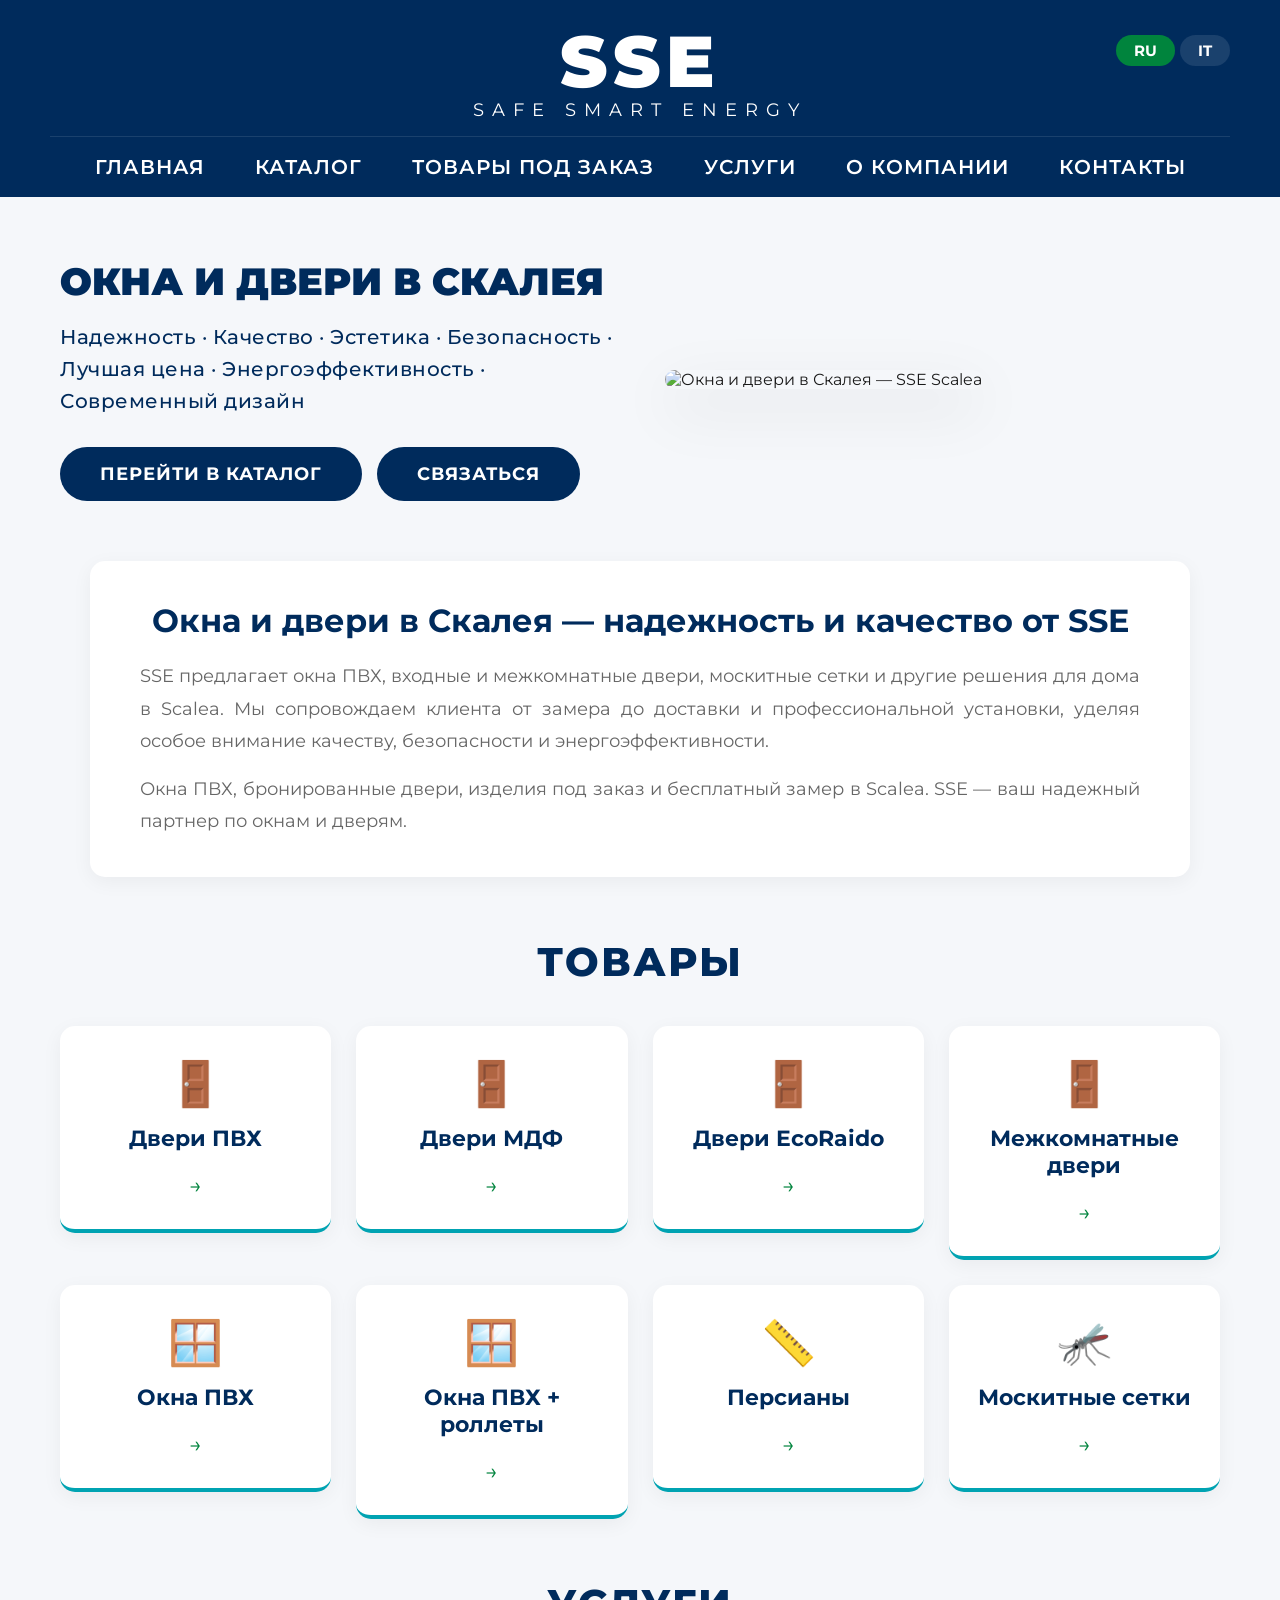
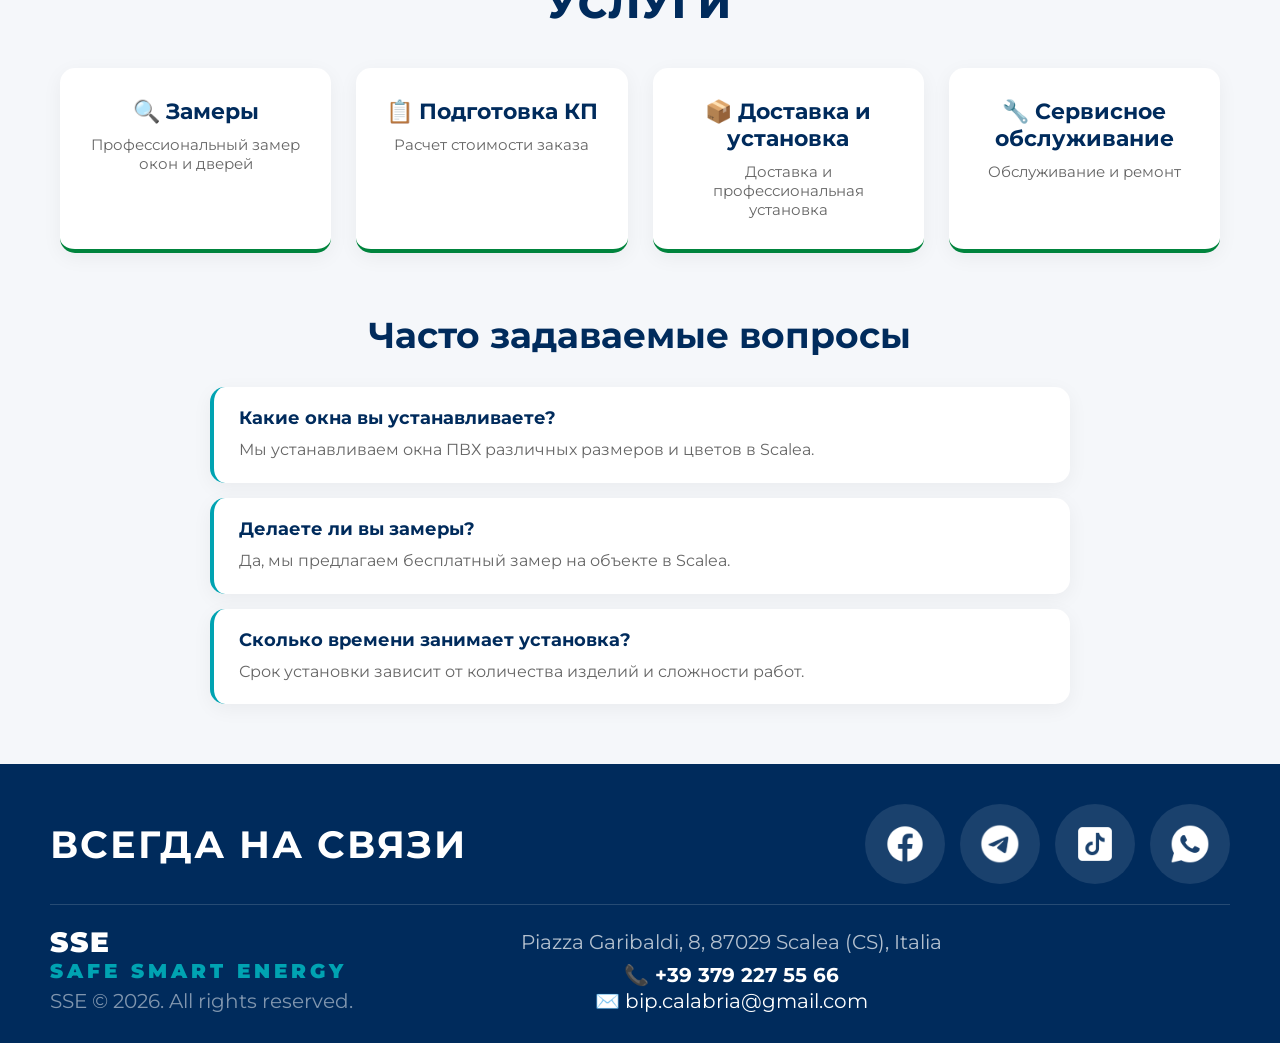
==== it/index.html @ 41d64db3 "Add files via upload" ====
<!DOCTYPE html>

<html lang="it">
<head>
<meta charset="utf-8"/>
<meta content="width=device-width, initial-scale=1.0" name="viewport"/>
<title>Finestre, porte e infissi a Scalea | SSE Scalea</title>
<meta content="Finestre in PVC, porte, infissi, serramenti e zanzariere a Scalea (CS). Sopralluogo, rilievo misure, consegna e installazione professionale." id="meta-description" name="description"/>
<meta content="index, follow" name="robots"/>
<link href="https://ssescalea.it/it/" rel="canonical"/>
<link href="../favicon.png" rel="icon" type="image/png"/>
<!-- Open Graph -->
<meta content="website" property="og:type"/>
<meta content="https://ssescalea.it/it/" property="og:url"/>
<meta content="Finestre, porte e infissi a Scalea | SSE Scalea" property="og:title"/>
<meta content="Finestre in PVC, porte, infissi, serramenti e zanzariere a Scalea (CS). Sopralluogo, rilievo misure, consegna e installazione professionale." property="og:description"/>
<meta content="https://ssescalea.it/111.png" property="og:image"/>
<meta content="SSE Scalea" property="og:site_name"/>
<!-- Local Business Schema -->
<script type="application/ld+json">
    {
        "@context": "https://schema.org",
        "@type": "LocalBusiness",
        "name": "SSE Scalea",
        "url": "https://ssescalea.it/",
        "image": "https://ssescalea.it/111.png",
        "telephone": "+393792275566",
        "email": "bip.calabria@gmail.com",
        "address": {
            "@type": "PostalAddress",
            "streetAddress": "Piazza Garibaldi, 8",
            "postalCode": "87029",
            "addressLocality": "Scalea",
            "addressRegion": "CS",
            "addressCountry": "IT"
        },
        "areaServed": {
            "@type": "City",
            "name": "Scalea"
        },
        "openingHoursSpecification": [
            {
                "@type": "OpeningHoursSpecification",
                "dayOfWeek": [
                    "Monday",
                    "Tuesday",
                    "Wednesday",
                    "Thursday",
                    "Friday"
                ],
                "opens": "09:00",
                "closes": "19:00"
            },
            {
                "@type": "OpeningHoursSpecification",
                "dayOfWeek": "Saturday",
                "opens": "09:00",
                "closes": "13:00"
            }
        ],
        "sameAs": [
            "https://www.facebook.com/profile.php?id=61571447750120",
            "https://t.me/SSE_Scalea",
            "https://www.tiktok.com/@blindati.infissi"
        ]
    }
    </script>
<link href="../style.css" rel="stylesheet"/>
<link href="https://fonts.googleapis.com/css2?family=Montserrat:wght@300;400;500;600;700;800;900&amp;display=swap" rel="stylesheet"/>
<link href="https://ssescalea.it/" hreflang="ru" rel="alternate"/><link href="https://ssescalea.it/it/" hreflang="it" rel="alternate"/><link href="https://ssescalea.it/" hreflang="x-default" rel="alternate"/></head>
<body data-default-lang="it" data-page="home">
<header>
<div class="header-top">
<div class="logo-box">
<div class="logo-title">SSE</div>
<div class="logo-sub">SAFE SMART ENERGY</div>
</div>
<div class="header-right">
<div class="language-switcher">
<button class="lang-btn" data-lang="ru">RU</button>
<button class="active lang-btn" data-lang="it">IT</button>
</div>
<div class="menu_small_icon">
<div class="stick"></div>
<div class="stick"></div>
<div class="stick"></div>
</div>
</div>
</div>
<nav class="main-nav">
<a data-i18n="nav_home" href="./">Home</a>
<a data-i18n="nav_catalog" href="catalog.html">Catalogo</a>
<a data-i18n="nav_catalog_order" href="order-catalog.html">Prodotti su ordinazione</a>
<a data-i18n="nav_services" href="./#services">Servizi</a>
<a data-i18n="nav_about" href="about.html">Chi siamo</a>
<a data-i18n="nav_contacts" href="contacts.html">Contatti</a>
</nav>
<div class="menu-small">
<a data-i18n="nav_home" href="./">Home</a>
<a data-i18n="nav_catalog" href="catalog.html">Catalogo</a>
<a data-i18n="nav_catalog_order" href="order-catalog.html">Prodotti su ordinazione</a>
<a data-i18n="nav_services" href="./#services">Servizi</a>
<a data-i18n="nav_about" href="about.html">Chi siamo</a>
<a data-i18n="nav_contacts" href="contacts.html">Contatti</a>
</div>
</header>
<main>
<section class="hero">
<div class="hero-content">
<h1 data-i18n="hero_title">Finestre e porte a Scalea</h1>
<div class="hero-features" data-i18n="hero_features">Affidabilità · Qualità · Estetica · Sicurezza · Ottimo rapporto qualità-prezzo · Efficienza energetica · Design moderno</div>
<div class="hero-buttons">
<a class="main-btn" data-i18n="hero_btn1" href="catalog.html">Vai al catalogo</a>
<a class="secondary-btn" data-i18n="hero_btn2" href="contacts.html">Contattaci</a>
</div>
</div>
<div class="hero-image">
<img alt="Finestre e porte a Scalea — SSE Scalea" data-i18n-alt="hero_image_alt" data-i18n-img="hero_image" src="../113.jpg"/>
</div>
</section>
<!-- SEO TEXT -->
<section class="seo-text-section">
<h2 data-i18n="seo_title">Finestre, porte e infissi a Scalea — qualità e affidabilità SSE</h2>
<p data-i18n="seo_text1">SSE offre a Scalea finestre in PVC, porte d'ingresso, porte interne, zanzariere e soluzioni su misura. Seguiamo il cliente dal sopralluogo e dal rilievo delle misure fino alla consegna e all'installazione professionale, con particolare attenzione alla qualità, alla sicurezza e all'efficienza energetica.</p>
<p data-i18n="seo_text2">Finestre in PVC, porte blindate, infissi e prodotti su misura a Scalea. Sopralluogo e rilievo delle misure gratuiti. SSE è il vostro partner locale per finestre e porte.</p>
</section>
<!-- PRODUCTS -->
<section class="products-section">
<h2 data-i18n="products_title">I nostri prodotti</h2>
<div class="products-grid">
<a class="product-card-link" href="catalog.html?subcategory=doors-pvc">
<div class="product-card">
<div class="product-icon">🚪</div>
<h3 data-i18n="product1">Porte in PVC</h3>
<p data-i18n="product1_desc"></p>
<span class="product-arrow">→</span>
</div>
</a>
<a class="product-card-link" href="catalog.html?subcategory=doors-mdf">
<div class="product-card">
<div class="product-icon">🚪</div>
<h3 data-i18n="product2">Porte in MDF</h3>
<p data-i18n="product2_desc"></p>
<span class="product-arrow">→</span>
</div>
</a>
<a class="product-card-link" href="catalog.html?subcategory=doors-ecoraido">
<div class="product-card">
<div class="product-icon">🚪</div>
<h3 data-i18n="product3">Porte EcoRaido</h3>
<p data-i18n="product3_desc"></p>
<span class="product-arrow">→</span>
</div>
</a>
<a class="product-card-link" href="catalog.html?subcategory=doors-interior">
<div class="product-card">
<div class="product-icon">🚪</div>
<h3 data-i18n="product4">Porte interne</h3>
<p data-i18n="product4_desc"></p>
<span class="product-arrow">→</span>
</div>
</a>
<a class="product-card-link" href="catalog.html?subcategory=windows-pvc">
<div class="product-card">
<div class="product-icon">🪟</div>
<h3 data-i18n="product5">Finestre in PVC</h3>
<p data-i18n="product5_desc"></p>
<span class="product-arrow">→</span>
</div>
</a>
<a class="product-card-link" href="catalog.html?subcategory=windows-roller">
<div class="product-card">
<div class="product-icon">🪟</div>
<h3 data-i18n="product6">Finestre in PVC con tapparelle</h3>
<p data-i18n="product6_desc"></p>
<span class="product-arrow">→</span>
</div>
</a>
<a class="product-card-link" href="catalog.html?category=persiane">
<div class="product-card">
<div class="product-icon">📏</div>
<h3 data-i18n="product7">Persiane</h3>
<p data-i18n="product7_desc"></p>
<span class="product-arrow">→</span>
</div>
</a>
<a class="product-card-link" href="catalog.html?category=nets">
<div class="product-card">
<div class="product-icon">🦟</div>
<h3 data-i18n="product8">Zanzariere</h3>
<p data-i18n="product8_desc"></p>
<span class="product-arrow">→</span>
</div>
</a>
</div>
</section>
<!-- SERVICES -->
<section class="services-section" id="services">
<h2 data-i18n="services_title">Servizi</h2>
<div class="services-grid">
<div class="service-card">
<h3>🔍 <span data-i18n="service1">Rilievo misure</span></h3>
<p data-i18n="service1_desc">Sopralluogo e rilievo professionale delle misure</p>
</div>
<div class="service-card">
<h3>📋 <span data-i18n="service2">Preventivo</span></h3>
<p data-i18n="service2_desc">Preparazione del preventivo in base alle vostre esigenze</p>
</div>
<div class="service-card">
<h3>📦 <span data-i18n="service3">Consegna e installazione</span></h3>
<p data-i18n="service3_desc">Consegna e installazione professionale</p>
</div>
<div class="service-card">
<h3>🔧 <span data-i18n="service4">Assistenza</span></h3>
<p data-i18n="service4_desc">Manutenzione e riparazione</p>
</div>
</div>
</section>
<!-- FAQ -->
<section class="faq-section" id="faq">
<h2 data-i18n="faq_title">Domande frequenti</h2>
<div class="faq-item">
<h3 data-i18n="faq_q1">Quali finestre installate?</h3>
<p data-i18n="faq_a1">Installiamo finestre in PVC in diverse misure e colori a Scalea.</p>
</div>
<div class="faq-item">
<h3 data-i18n="faq_q2">Effettuate il sopralluogo e il rilievo delle misure?</h3>
<p data-i18n="faq_a2">Sì, effettuiamo gratuitamente il rilievo delle misure a Scalea.</p>
</div>
<div class="faq-item">
<h3 data-i18n="faq_q4">Quanto tempo richiede l'installazione?</h3>
<p data-i18n="faq_a4">I tempi di installazione dipendono dal numero di prodotti e dalla complessità del lavoro.</p>
</div>
</section>
</main>
<footer>
<div class="footer-top">
<div class="footer-header">
<h2 data-i18n="footer_title">SEMPRE A VOSTRA DISPOSIZIONE</h2>
<div class="footer-social">
<a class="social-link" href="https://www.facebook.com/profile.php?id=61571447750120" target="_blank" title="Facebook">
<img alt="Facebook SSE Scalea" src="../icons8-facebook-100.png"/>
</a>
<a class="social-link" href="https://t.me/SSE_Scalea" target="_blank" title="Telegram">
<img alt="Telegram SSE Scalea" src="../icons8-telegram-logo-101.png"/>
</a>
<a class="social-link" href="https://www.tiktok.com/@blindati.infissi" target="_blank" title="TikTok">
<img alt="TikTok SSE Scalea" src="../icons8-tiktok-100.png"/>
</a>
<a class="social-link" href="https://wa.me/393792275566" target="_blank" title="WhatsApp">
<img alt="WhatsApp SSE Scalea" src="../icons8-whatsapp-logo-100.png"/>
</a>
</div>
</div>
<div class="footer-line"></div>
<div class="footer-content">
<div class="footer-left">
<div class="footer-logo-title">
                    SSE
                </div>
<div class="footer-logo-sub">
                    SAFE SMART ENERGY
                </div>
<div class="footer-copy">
                    SSE © 2026. All rights reserved.
                </div>
</div>
<div class="footer-center">
<div class="footer-address" data-i18n="footer_address">Piazza Garibaldi, 8, 87029 Scalea (CS), Italia</div>
<div class="footer-contacts">
<a class="footer-phone" href="tel:+393792275566">
                        📞 +39 379 227 55 66
                    </a>
<a class="footer-email" href="mailto:bip.calabria@gmail.com">
                        ✉️ bip.calabria@gmail.com
                    </a>
</div>
</div>
<div class="footer-right"></div>
</div>
</div>
</footer>
<script src="../burger.js"></script>
<script src="../script.js"></script>
</body>
</html>
---- style.css ----
@import url('https://fonts.googleapis.com/css2?family=Montserrat:wght@300;400;500;600;700;800;900&display=swap');

* {
    margin: 0;
    padding: 0;
    box-sizing: border-box;
}

body {
    font-family: 'Montserrat', sans-serif;
    background: #f5f7fa;
    color: #1a1a1a;
}

:root {
    --primary: #00843D;
    --primary-dark: #006B30;
    --secondary: #002B5C;
    --accent: #00A3B2;
    --accent-dark: #00838F;
    --gray: #666;
    --gray-light: #e0e0e0;
    --shadow: 0 5px 20px rgba(0,0,0,0.05);
    --shadow-hover: 0 10px 30px rgba(0,0,0,0.1);
    --radius: 15px;
}

/* ===== HEADER ===== */
header {
    background: var(--secondary);
    padding: 25px 50px 10px;
    position: relative;
    z-index: 100;
}

.header-top {
    display: flex;
    justify-content: space-between;
    align-items: center;
    padding-bottom: 15px;
    border-bottom: 1px solid rgba(255,255,255,0.1);
}

.logo-box {
    display: flex;
    flex-direction: column;
    align-items: center;
    width: 100%;
}

.logo-title {
    font-size: 72px;
    font-weight: 900;
    color: white;
    letter-spacing: 6px;
    text-align: center;
    line-height: 1;
}

.logo-sub {
    font-size: 18px;
    font-weight: 400;
    color: white;
    letter-spacing: 8px;
    text-transform: uppercase;
    text-align: center;
    margin-top: 2px;
}

.header-right {
    display: flex;
    align-items: center;
    gap: 20px;
    position: absolute;
    right: 50px;
    top: 35px;
}

.language-switcher {
    display: flex;
    gap: 5px;
}

.lang-btn {
    background: rgba(255,255,255,0.1);
    color: white;
    border: none;
    padding: 6px 18px;
    border-radius: 20px;
    font-size: 15px;
    font-weight: 700;
    cursor: pointer;
    transition: 0.3s;
    font-family: 'Montserrat', sans-serif;
}

.lang-btn:hover {
    background: rgba(255,255,255,0.2);
}

.lang-btn.active {
    background: var(--primary);
    color: white;
}

/* ===== NAVIGATION ===== */
.main-nav {
    display: flex;
    justify-content: center;
    gap: 50px;
    padding: 18px 0 8px;
}

.main-nav a {
    color: white;
    text-decoration: none;
    font-size: 20px;
    font-weight: 600;
    letter-spacing: 1px;
    transition: 0.3s;
    text-transform: uppercase;
}

.main-nav a:hover {
    color: var(--accent);
}

/* ===== MOBILE MENU ===== */
.menu-small {
    position: fixed;
    top: 0;
    left: 0;
    width: 100%;
    height: 100vh;
    background: var(--secondary);
    transform: translateX(-100%);
    padding: 80px 30px 30px;
    z-index: 999;
    transition: 0.3s;
}

.menu-small a {
    display: block;
    color: white;
    text-decoration: none;
    padding: 15px 0;
    font-size: 22px;
    font-weight: 600;
    border-bottom: 1px solid rgba(255,255,255,0.1);
    text-transform: uppercase;
}

.menu_small_icon {
    display: none;
    flex-direction: column;
    gap: 5px;
    cursor: pointer;
}

.stick {
    width: 30px;
    height: 3px;
    background: white;
    border-radius: 3px;
}

/* ===== HERO ===== */
.hero {
    max-width: 1200px;
    margin: 60px auto;
    display: flex;
    align-items: center;
    gap: 50px;
    padding: 0 20px;
}

.hero-content {
    flex: 1;
}

.hero h1 {
    font-size: 38px;
    font-weight: 900;
    line-height: 1.3;
    color: var(--secondary);
    text-transform: uppercase;
}

.hero-buttons {
    display: flex;
    gap: 15px;
    flex-wrap: wrap;
    margin-top: 30px;
}

/* ===== BUTTONS ===== */
.main-btn {
    background: var(--secondary);
    color: white;
    padding: 16px 40px;
    border-radius: 30px;
    text-decoration: none;
    font-weight: 700;
    font-size: 18px;
    transition: 0.3s;
    display: inline-block;
    border: none;
    cursor: pointer;
    text-transform: uppercase;
    letter-spacing: 1px;
}

.main-btn:hover {
    background: #004080;
    transform: translateY(-3px);
    box-shadow: 0 10px 30px rgba(0, 43, 92, 0.3);
}

.secondary-btn {
    background: var(--secondary);
    color: white;
    padding: 16px 40px;
    border-radius: 30px;
    text-decoration: none;
    font-weight: 700;
    font-size: 18px;
    border: none;
    transition: 0.3s;
    display: inline-block;
    text-transform: uppercase;
    letter-spacing: 1px;
}

.secondary-btn:hover {
    background: #004080;
    transform: translateY(-3px);
    box-shadow: 0 10px 30px rgba(0, 43, 92, 0.3);
}

.hero-image {
    flex: 1;
}

.hero-image img {
    width: 100%;
    border-radius: 20px;
    box-shadow: 0 20px 60px rgba(0,0,0,0.1);
}

/* ===== PRODUCTS ===== */
.products-section {
    max-width: 1200px;
    margin: 60px auto;
    padding: 0 20px;
}

.products-section h2 {
    text-align: center;
    font-size: 40px;
    font-weight: 800;
    margin-bottom: 40px;
    color: var(--secondary);
    text-transform: uppercase;
    letter-spacing: 2px;
}

.products-grid {
    display: grid;
    grid-template-columns: repeat(4, 1fr);
    gap: 25px;
}

.product-card-link {
    text-decoration: none;
    color: inherit;
    display: block;
}

.product-card {
    background: white;
    padding: 30px 20px;
    border-radius: var(--radius);
    box-shadow: var(--shadow);
    text-align: center;
    transition: 0.3s;
    border-bottom: 4px solid var(--accent);
}

.product-card:hover {
    transform: translateY(-8px);
    box-shadow: var(--shadow-hover);
}

.product-icon {
    font-size: 44px;
    margin-bottom: 15px;
}

.product-card h3 {
    font-size: 22px;
    font-weight: 700;
    color: var(--secondary);
    margin-bottom: 8px;
}

.product-card p {
    font-size: 15px;
    color: var(--gray);
}

.product-arrow {
    display: inline-block;
    margin-top: 12px;
    font-size: 22px;
    color: var(--primary);
    transition: 0.3s;
}

.product-card:hover .product-arrow {
    transform: translateX(5px);
}

/* ===== SERVICES ===== */
.services-section {
    max-width: 1200px;
    margin: 60px auto;
    padding: 0 20px;
}

.services-section h2 {
    text-align: center;
    font-size: 40px;
    font-weight: 800;
    margin-bottom: 40px;
    color: var(--secondary);
    text-transform: uppercase;
    letter-spacing: 2px;
}

.services-grid {
    display: grid;
    grid-template-columns: repeat(4, 1fr);
    gap: 25px;
}

.service-card {
    background: white;
    padding: 30px 20px;
    border-radius: var(--radius);
    box-shadow: var(--shadow);
    text-align: center;
    border-bottom: 4px solid var(--primary);
    transition: 0.3s;
}

.service-card:hover {
    transform: translateY(-5px);
}

.service-card h3 {
    font-size: 22px;
    font-weight: 700;
    color: var(--secondary);
    margin-bottom: 10px;
}

.service-card p {
    font-size: 15px;
    color: var(--gray);
}

/* ===== CATALOG ===== */
.catalog-page {
    max-width: 1200px;
    margin: 40px auto;
    padding: 0 20px;
}

.catalog-page h1 {
    font-size: 40px;
    color: var(--secondary);
    text-align: center;
    margin-bottom: 30px;
    text-transform: uppercase;
    letter-spacing: 2px;
}

.catalog-categories {
    display: flex;
    justify-content: center;
    gap: 15px;
    flex-wrap: wrap;
    margin-bottom: 15px;
}

.cat-btn {
    padding: 12px 30px;
    border-radius: 25px;
    background: #f0f0f0;
    color: #333;
    border: none;
    cursor: pointer;
    font-size: 16px;
    font-weight: 600;
    transition: 0.3s;
    font-family: 'Montserrat', sans-serif;
}

.cat-btn:hover {
    background: #d4d4d4;
}

.cat-btn.active {
    background: var(--primary);
    color: white;
}

.catalog-subcategories {
    display: flex;
    justify-content: center;
    gap: 10px;
    flex-wrap: wrap;
    margin-bottom: 30px;
}

.subcategory-group {
    display: flex;
    gap: 10px;
    flex-wrap: wrap;
    justify-content: center;
}

.subcat-btn {
    padding: 8px 20px;
    border-radius: 20px;
    background: #e8f5e9;
    color: var(--primary-dark);
    border: 2px solid var(--primary);
    cursor: pointer;
    font-size: 14px;
    font-weight: 500;
    transition: 0.3s;
    font-family: 'Montserrat', sans-serif;
}

.subcat-btn:hover {
    background: var(--primary);
    color: white;
}

.subcat-btn.active {
    background: var(--primary);
    color: white;
}

.catalog-grid {
    display: grid;
    grid-template-columns: repeat(4, 1fr);
    gap: 25px;
}

.catalog-card {
    background: white;
    border-radius: var(--radius);
    overflow: hidden;
    box-shadow: var(--shadow);
    transition: 0.3s;
    border-bottom: 4px solid var(--accent);
    position: relative;
}

.catalog-card:hover {
    transform: translateY(-5px);
    box-shadow: var(--shadow-hover);
}

.catalog-card img {
    width: 100%;
    height: auto;
    aspect-ratio: 1/1;
    object-fit: contain;
    background: #f5f5f5;
    padding: 10px;
}

.catalog-card h3 {
    font-size: 18px;
    padding: 10px 20px 5px;
    color: var(--secondary);
    min-height: 50px;
}

.catalog-card .product-size {
    font-size: 14px;
    color: var(--gray);
    padding: 0 20px;
    margin-top: -5px;
}

.catalog-card .price {
    font-size: 22px;
    font-weight: 700;
    color: var(--primary);
    padding: 5px 20px;
}

.catalog-card .category-tag {
    display: inline-block;
    margin: 5px 20px 15px;
    padding: 4px 15px;
    border-radius: 20px;
    font-size: 12px;
    font-weight: 500;
    background: var(--accent);
    color: white;
}

.no-products {
    text-align: center;
    font-size: 20px;
    color: #666;
    padding: 40px;
    grid-column: 1 / -1;
}

/* ===== ABOUT ===== */
.about-page {
    max-width: 1200px;
    margin: 40px auto;
    padding: 0 20px;
}

.about-page h1 {
    font-size: 40px;
    color: var(--secondary);
    text-align: center;
    margin-bottom: 40px;
    text-transform: uppercase;
    letter-spacing: 2px;
}

.about-content {
    display: flex;
    align-items: center;
    gap: 50px;
    margin-bottom: 50px;
}

.about-text {
    flex: 1;
}

.about-text h2 {
    font-size: 28px;
    color: var(--secondary);
    margin-bottom: 20px;
}

.about-text p {
    font-size: 16px;
    color: var(--gray);
    line-height: 1.8;
    margin-bottom: 15px;
}

.about-image {
    flex: 1;
}

.about-image img {
    width: 100%;
    border-radius: var(--radius);
    box-shadow: var(--shadow);
}

.about-values {
    display: grid;
    grid-template-columns: repeat(4, 1fr);
    gap: 25px;
    margin-top: 30px;
}

.value-card {
    background: white;
    padding: 30px 20px;
    border-radius: var(--radius);
    box-shadow: var(--shadow);
    text-align: center;
    border-bottom: 4px solid var(--primary);
    transition: 0.3s;
}

.value-card:hover {
    transform: translateY(-5px);
}

.value-icon {
    font-size: 40px;
    display: block;
    margin-bottom: 15px;
}

.value-card h3 {
    font-size: 20px;
    color: var(--secondary);
    margin-bottom: 8px;
}

.value-card p {
    font-size: 14px;
    color: var(--gray);
}

/* ===== CONTACTS ===== */
.contacts-page {
    max-width: 900px;
    margin: 40px auto;
    padding: 0 20px;
}

.contacts-page h1 {
    font-size: 40px;
    color: var(--secondary);
    text-align: center;
    margin-bottom: 30px;
    text-transform: uppercase;
    letter-spacing: 2px;
}

.contacts-grid {
    display: grid;
    grid-template-columns: repeat(4, 1fr);
    gap: 20px;
    margin: 30px 0;
}

.contact-card {
    background: white;
    padding: 25px;
    border-radius: var(--radius);
    text-align: center;
    box-shadow: var(--shadow);
    border-top: 4px solid var(--accent);
}

.contact-card h3 {
    color: var(--secondary);
    margin-bottom: 10px;
    font-size: 18px;
}

.contact-card p {
    color: var(--gray);
    font-size: 14px;
    line-height: 1.6;
}

.contact-form {
    background: white;
    padding: 30px;
    border-radius: var(--radius);
    margin-top: 30px;
    box-shadow: var(--shadow);
}

.contact-form h2 {
    text-align: center;
    color: var(--secondary);
    margin-bottom: 20px;
    font-size: 28px;
}

.contact-form input,
.contact-form textarea {
    width: 100%;
    padding: 12px;
    margin: 10px 0;
    border: 2px solid var(--gray-light);
    border-radius: 10px;
    font-family: 'Montserrat', sans-serif;
    font-size: 14px;
}

.contact-form input:focus,
.contact-form textarea:focus {
    outline: none;
    border-color: var(--primary);
}

.contact-form .main-btn {
    width: 100%;
    margin-top: 10px;
}

/* ===== FOOTER ===== */
footer {
    background: var(--secondary);
    color: white;
    padding: 40px 50px 30px;
    margin-top: 60px;
}

.footer-top {
    max-width: 1200px;
    margin: 0 auto;
}

.footer-header {
    display: flex;
    justify-content: space-between;
    align-items: center;
}

.footer-header h2 {
    font-size: 38px;
    font-weight: 700;
    color: white;
    letter-spacing: 2px;
    text-transform: uppercase;
}

.footer-social {
    display: flex;
    gap: 15px;
}

.social-link {
    display: flex;
    align-items: center;
    justify-content: center;
    width: 80px;
    height: 80px;
    border-radius: 50%;
    background: rgba(255,255,255,0.1);
    transition: 0.3s;
}

.social-link:hover {
    background: var(--accent);
    transform: translateY(-3px);
}

.social-link img {
    width: 40px;
    height: 40px;
    filter: brightness(0) invert(1);
}

.footer-line {
    width: 100%;
    height: 1px;
    background: rgba(255,255,255,0.15);
    margin: 20px 0;
}

.footer-content {
    display: flex;
    justify-content: space-between;
    align-items: center;
}

.footer-left {
    text-align: left;
}

.footer-logo-title {
    font-size: 28px;
    font-weight: 900;
    color: white;
    letter-spacing: 2px;
}

.footer-logo-sub {
    font-size: 20px;
    font-weight: 900;
    color: var(--accent);
    letter-spacing: 4px;
    text-transform: uppercase;
}

.footer-copy {
    font-size: 20px;
    opacity: 0.5;
    margin-top: 6px;
}

.footer-center {
    text-align: center;
}

.footer-address {
    font-size: 20px;
    opacity: 0.7;
    line-height: 1.6;
    margin-bottom: 5px;
}

.footer-contacts {
    display: flex;
    flex-direction: column;
    align-items: center;
}

.footer-phone {
    color: white;
    text-decoration: none;
    font-size: 20px;
    font-weight: 700;
    transition: 0.3s;
}

.footer-phone:hover {
    color: var(--accent);
}

.footer-email {
    color: white;
    text-decoration: none;
    font-size: 20px;
    transition: 0.3s;
    margin-top: 2px;
}

.footer-email:hover {
    color: var(--accent);
}

.footer-right {
    text-align: right;
    width: 120px;
}

/* ===== CATALOG BADGE ===== */
.order-badge {
    position: absolute;
    top: 10px;
    right: 10px;
    background: #FF5722;
    color: white;
    padding: 4px 14px;
    border-radius: 20px;
    font-size: 12px;
    font-weight: 600;
    z-index: 10;
}

.subcategory-badge {
    grid-column: 1 / -1;
    background: #FFF3E0;
    color: #E65100;
    padding: 12px 20px;
    border-radius: var(--radius);
    font-size: 18px;
    font-weight: 700;
    text-align: center;
    border: 2px solid #FF9800;
    margin-bottom: 10px;
    display: flex;
    justify-content: center;
    align-items: center;
    gap: 20px;
    flex-wrap: wrap;
}

.badge-social {
    display: flex;
    gap: 10px;
    align-items: center;
}

.badge-social-link {
    display: flex;
    align-items: center;
    justify-content: center;
    width: 32px;
    height: 32px;
    border-radius: 50%;
    background: rgba(0,0,0,0.05);
    transition: 0.3s;
}

.badge-social-link:hover {
    background: rgba(0,0,0,0.15);
    transform: translateY(-2px);
}

.badge-social-link img {
    width: 20px;
    height: 20px;
}

/* ===== SIZE BUTTON ===== */
.size-btn {
    display: block;
    width: 100%;
    padding: 8px 16px;
    background: var(--accent);
    color: white;
    border: none;
    border-radius: 20px;
    cursor: pointer;
    font-size: 14px;
    font-weight: 600;
    transition: 0.3s;
    font-family: 'Montserrat', sans-serif;
}

.size-btn:hover {
    background: var(--accent-dark);
    transform: translateY(-2px);
}

/* ===== MODAL ===== */
.modal-overlay {
    display: none;
    position: fixed;
    top: 0;
    left: 0;
    width: 100%;
    height: 100%;
    background: rgba(0,0,0,0.5);
    z-index: 1000;
    justify-content: center;
    align-items: center;
}

.modal-overlay.active {
    display: flex;
}

.modal-panel {
    background: white;
    border-radius: var(--radius);
    max-width: 500px;
    width: 90%;
    max-height: 80vh;
    overflow: hidden;
    box-shadow: 0 20px 60px rgba(0,0,0,0.3);
    animation: modalSlide 0.3s ease;
}

@keyframes modalSlide {
    from {
        transform: translateY(-30px);
        opacity: 0;
    }
    to {
        transform: translateY(0);
        opacity: 1;
    }
}

.modal-header {
    display: flex;
    justify-content: space-between;
    align-items: center;
    padding: 20px 25px;
    background: var(--secondary);
    color: white;
}

.modal-header h2 {
    font-size: 20px;
    font-weight: 700;
    margin: 0;
}

.modal-close {
    background: transparent;
    border: none;
    color: white;
    font-size: 28px;
    cursor: pointer;
    padding: 0 5px;
    transition: 0.3s;
}

.modal-close:hover {
    color: var(--accent);
    transform: rotate(90deg);
}

.modal-body {
    padding: 20px 25px;
    max-height: 60vh;
    overflow-y: auto;
}

.size-table {
    width: 100%;
    border-collapse: collapse;
}

.size-table thead {
    background: var(--secondary);
    color: white;
}

.size-table th {
    padding: 12px 16px;
    text-align: left;
    font-weight: 600;
}

.size-table td {
    padding: 10px 16px;
    border-bottom: 1px solid #f0f0f0;
}

.size-table tbody tr:hover {
    background: #f5f7fa;
}

.size-table tbody tr:last-child td {
    border-bottom: none;
}

/* ===== PDF ===== */
.order-catalog-page {
    max-width: 1100px;
    margin: 40px auto;
    padding: 0 20px;
}

.order-catalog-page h1 {
    font-size: 36px;
    color: var(--secondary);
    text-align: center;
    margin-bottom: 5px;
}

.order-subtitle {
    text-align: center;
    color: var(--gray);
    font-size: 16px;
    margin-bottom: 25px;
}

.pdf-download {
    display: flex;
    justify-content: center;
    gap: 15px;
    flex-wrap: wrap;
    margin-bottom: 25px;
}

.pdf-btn {
    display: inline-flex;
    align-items: center;
    gap: 10px;
    background: var(--secondary);
    color: white;
    padding: 14px 35px;
    border-radius: 30px;
    text-decoration: none;
    font-weight: 600;
    font-size: 16px;
    transition: 0.3s;
    font-family: 'Montserrat', sans-serif;
}

.pdf-btn:hover {
    background: var(--primary);
    transform: translateY(-3px);
    box-shadow: 0 10px 30px rgba(0, 43, 92, 0.3);
}

.pdf-viewer {
    background: #f5f5f5;
    border-radius: var(--radius);
    overflow: hidden;
    box-shadow: var(--shadow);
}

.pdf-viewer embed {
    display: block;
    border: none;
}

/* ===== FAQ ===== */
.faq-section {
    max-width: 900px;
    margin: 60px auto;
    padding: 0 20px;
}

.faq-section h2 {
    text-align: center;
    font-size: 36px;
    margin-bottom: 30px;
    color: var(--secondary);
}

.faq-item {
    background: white;
    padding: 20px 25px;
    border-radius: var(--radius);
    box-shadow: var(--shadow);
    margin-bottom: 15px;
    border-left: 4px solid var(--accent);
}

.faq-item h3 {
    font-size: 18px;
    color: var(--secondary);
    margin-bottom: 8px;
}

.faq-item p {
    font-size: 16px;
    color: var(--gray);
    line-height: 1.6;
}

/* ======================================== */
/* ===== АДАПТИВ ===== */
/* ======================================== */

@media (max-width: 1024px) {
    .products-grid,
    .services-grid,
    .catalog-grid {
        grid-template-columns: repeat(2, 1fr);
    }
    .about-values,
    .contacts-grid {
        grid-template-columns: repeat(2, 1fr);
    }
}

@media (max-width: 768px) {
    header {
        padding: 15px 20px 10px;
    }
    
    .header-top {
        flex-direction: column;
        gap: 10px;
        border-bottom: none;
        padding-bottom: 5px;
    }
    
    .logo-title {
        font-size: 42px;
    }
    
    .logo-sub {
        font-size: 13px;
        letter-spacing: 4px;
    }
    
    .header-right {
        position: static;
        width: 100%;
        justify-content: flex-end;
    }
    
    .main-nav {
        display: none;
    }
    
    .menu_small_icon {
        display: flex;
        position: fixed;
        top: 20px;
        right: 20px;
        z-index: 1000;
    }
    
    .hero {
        flex-direction: column;
        text-align: center;
        margin: 30px auto;
    }
    
    .hero h1 {
        font-size: 28px;
    }
    
    .hero-buttons {
        justify-content: center;
        flex-direction: column;
        align-items: center;
    }
    
    .hero-buttons .main-btn,
    .hero-buttons .secondary-btn {
        width: 100%;
        max-width: 300px;
        text-align: center;
    }
    
    .products-grid {
        grid-template-columns: 1fr 1fr;
        gap: 15px;
    }
    
    .product-card {
        padding: 20px 15px;
    }
    
    .product-icon {
        font-size: 32px;
    }
    
    .product-card h3 {
        font-size: 18px;
    }
    
    .services-grid {
        grid-template-columns: 1fr 1fr;
    }
    
    .catalog-grid {
        grid-template-columns: 1fr;
    }
    
    .catalog-categories {
        gap: 10px;
    }
    
    .cat-btn {
        padding: 8px 18px;
        font-size: 14px;
    }
    
    .subcat-btn {
        padding: 6px 14px;
        font-size: 12px;
    }
    
    .about-content {
        flex-direction: column;
        text-align: center;
    }
    
    .about-values {
        grid-template-columns: 1fr 1fr;
    }
    
    .contacts-grid {
        grid-template-columns: 1fr;
    }
    
    .about-page h1,
    .contacts-page h1,
    .catalog-page h1 {
        font-size: 30px;
    }
    
    .faq-section h2 {
        font-size: 28px;
    }
    
    .faq-item {
        padding: 15px 18px;
    }
    
    .faq-item h3 {
        font-size: 16px;
    }
    
    .faq-item p {
        font-size: 14px;
    }
    
    footer {
        padding: 30px 20px 20px;
    }
    
    .footer-header {
        flex-direction: column;
        align-items: center;
        gap: 15px;
    }
    
    .footer-header h2 {
        font-size: 26px;
        text-align: center;
    }
    
    .footer-social {
        gap: 10px;
    }
    
    .social-link {
        width: 60px;
        height: 60px;
    }
    
    .social-link img {
        width: 30px;
        height: 30px;
    }
    
    .footer-content {
        flex-direction: column;
        align-items: center;
        text-align: center;
        gap: 20px;
    }
    
    .footer-left {
        text-align: center;
    }
    
    .footer-center {
        text-align: center;
    }
    
    .footer-right {
        display: none;
    }
    
    .footer-logo-title {
        font-size: 24px;
    }
    
    .footer-logo-sub {
        font-size: 16px;
    }
    
    .footer-copy {
        font-size: 16px;
    }
    
    .footer-address {
        font-size: 16px;
    }
    
    .footer-phone {
        font-size: 18px;
    }
    
    .footer-email {
        font-size: 16px;
    }
    
    .modal-panel {
        max-width: 100%;
        width: 95%;
        margin: 20px;
    }
    
    .modal-header h2 {
        font-size: 17px;
    }
    
    .size-table th,
    .size-table td {
        padding: 8px 12px;
        font-size: 14px;
    }
    
    .size-btn {
        font-size: 13px;
        padding: 6px 12px;
    }
    
    .subcategory-badge {
        font-size: 15px;
        padding: 10px 16px;
        gap: 12px;
    }
    
    .pdf-btn {
        padding: 12px 25px;
        font-size: 14px;
    }
    
    .pdf-viewer embed {
        height: 500px !important;
    }
}

@media (max-width: 480px) {
    .hero h1 {
        font-size: 22px;
    }
    
    .main-btn,
    .secondary-btn {
        padding: 14px 25px;
        font-size: 15px;
    }
    
    .products-grid,
    .services-grid,
    .about-values {
        grid-template-columns: 1fr;
    }
    
    .contact-form {
        padding: 20px;
    }
    
    .logo-title {
        font-size: 32px;
    }
    
    .logo-sub {
        font-size: 10px;
        letter-spacing: 2px;
    }
    
    .footer-header h2 {
        font-size: 20px;
    }
    
    .footer-logo-title {
        font-size: 20px;
    }
    
    .footer-logo-sub {
        font-size: 14px;
    }
    
    .footer-copy {
        font-size: 14px;
    }
    
    .footer-address {
        font-size: 13px;
    }
    
    .footer-phone {
        font-size: 16px;
    }
    
    .footer-email {
        font-size: 14px;
    }
    
    .social-link {
        width: 50px;
        height: 50px;
    }
    
    .social-link img {
        width: 24px;
        height: 24px;
    }
    
    .cat-btn {
        font-size: 12px;
        padding: 6px 12px;
    }
    
    .subcat-btn {
        font-size: 11px;
        padding: 5px 10px;
    }
    
    .size-btn {
        font-size: 13px;
        padding: 8px 12px;
    }
    
    .catalog-card img {
        max-height: 160px;
    }
    
    .pdf-btn {
        padding: 10px 20px;
        font-size: 13px;
    }
    
    .pdf-viewer embed {
        height: 350px !important;
    }
    
    .modal-header {
        padding: 15px 18px;
    }
    
    .modal-header h2 {
        font-size: 15px;
    }
    
    .modal-body {
        padding: 15px 18px;
    }
    
    .size-table th,
    .size-table td {
        padding: 6px 10px;
        font-size: 13px;
    }
}

/* ===== HERO FEATURES (ПОД H1) ===== */
.hero-features {
    font-size: 20px;
    font-weight: 500;
    color: var(--secondary);
    margin: 15px 0 25px;
    line-height: 1.6;
    letter-spacing: 0.5px;
}

@media (max-width: 768px) {
    .hero-features {
        font-size: 16px;
        margin: 10px 0 20px;
    }
}

@media (max-width: 480px) {
    .hero-features {
        font-size: 14px;
    }
}


/* ======================================== */
/* ===== SEO ТЕКСТ ===== */
/* ======================================== */
.seo-text-section {
    max-width: 1100px;
    margin: 40px auto;
    padding: 40px 50px;
    background: white;
    border-radius: var(--radius);
    box-shadow: var(--shadow);
}

.seo-text-section h2 {
    font-size: 32px;
    color: var(--secondary);
    margin-bottom: 20px;
    text-align: center;
}

.seo-text-section p {
    font-size: 18px;
    color: var(--gray);
    line-height: 1.8;
    margin-bottom: 15px;
    text-align: justify;
}

.seo-text-section p:last-child {
    margin-bottom: 0;
}

@media (max-width: 768px) {
    .seo-text-section {
        padding: 25px 20px;
        margin: 30px 15px;
    }
    .seo-text-section h2 {
        font-size: 24px;
    }
    .seo-text-section p {
        font-size: 16px;
    }
}

@media (max-width: 480px) {
    .seo-text-section {
        padding: 18px 15px;
    }
    .seo-text-section h2 {
        font-size: 20px;
    }
    .seo-text-section p {
        font-size: 14px;
    }
}

@media (max-width: 768px) {
    .seo-text-section {
        padding: 20px;
        margin: 30px 15px;
    }
    .seo-text-section h2 {
        font-size: 22px;
    }
    .seo-text-section p {
        font-size: 14px;
    }
}

@media (max-width: 480px) {
    .seo-text-section {
        padding: 15px;
    }
    .seo-text-section h2 {
        font-size: 18px;
    }
}

/* FIX MOBILE CATALOG */
@media (max-width: 768px) {
    .catalog-grid {
        grid-template-columns: repeat(2, minmax(0, 1fr)) !important;
        gap: 12px;
    }

    .catalog-card h3 {
        font-size: 16px;
        padding: 10px 10px 5px;
        min-height: auto;
        overflow-wrap: anywhere;
    }

    .catalog-card .product-size {
        font-size: 12px;
        padding: 0 10px;
    }

    .catalog-card .price {
        font-size: 19px;
        padding: 5px 10px;
    }

    .catalog-card .category-tag {
        margin: 5px 10px 12px;
        padding: 4px 10px;
        font-size: 11px;
    }
}

@media (max-width: 380px) {
    .catalog-grid {
        grid-template-columns: 1fr !important;
    }
}
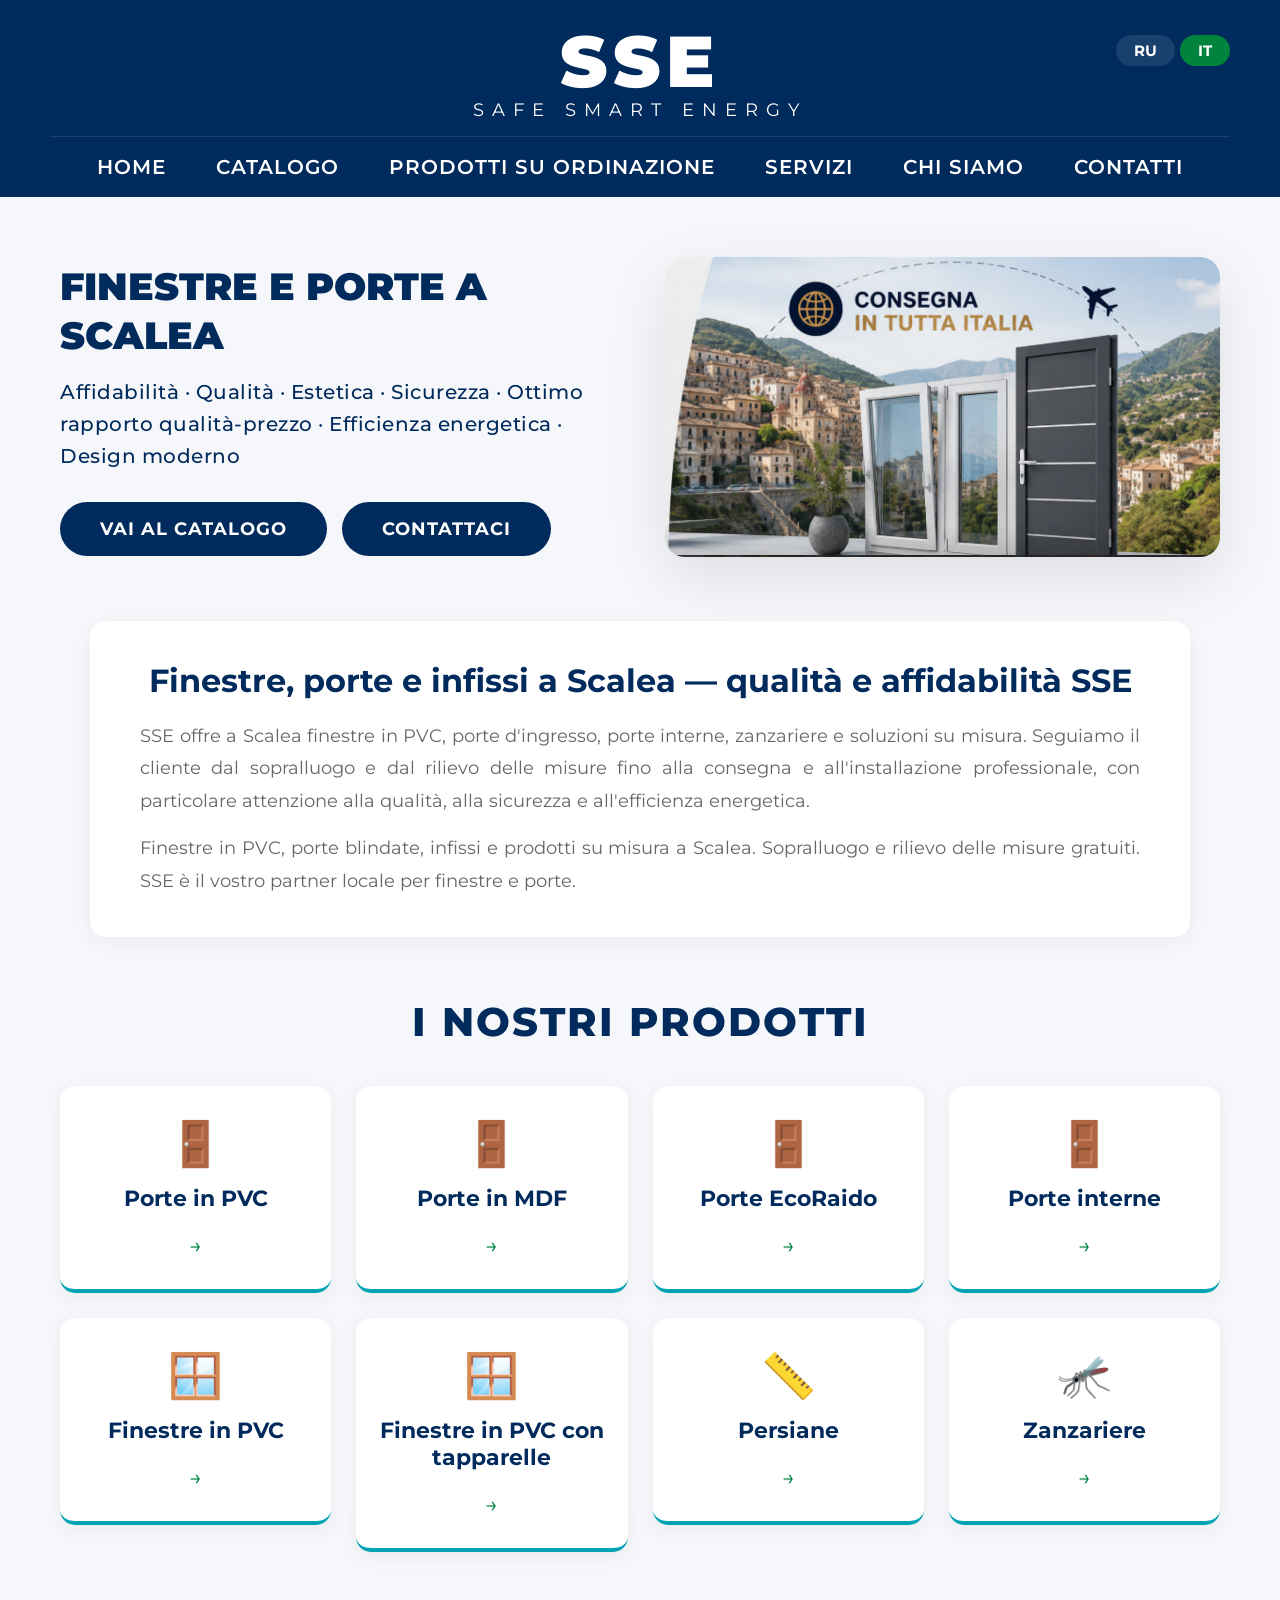
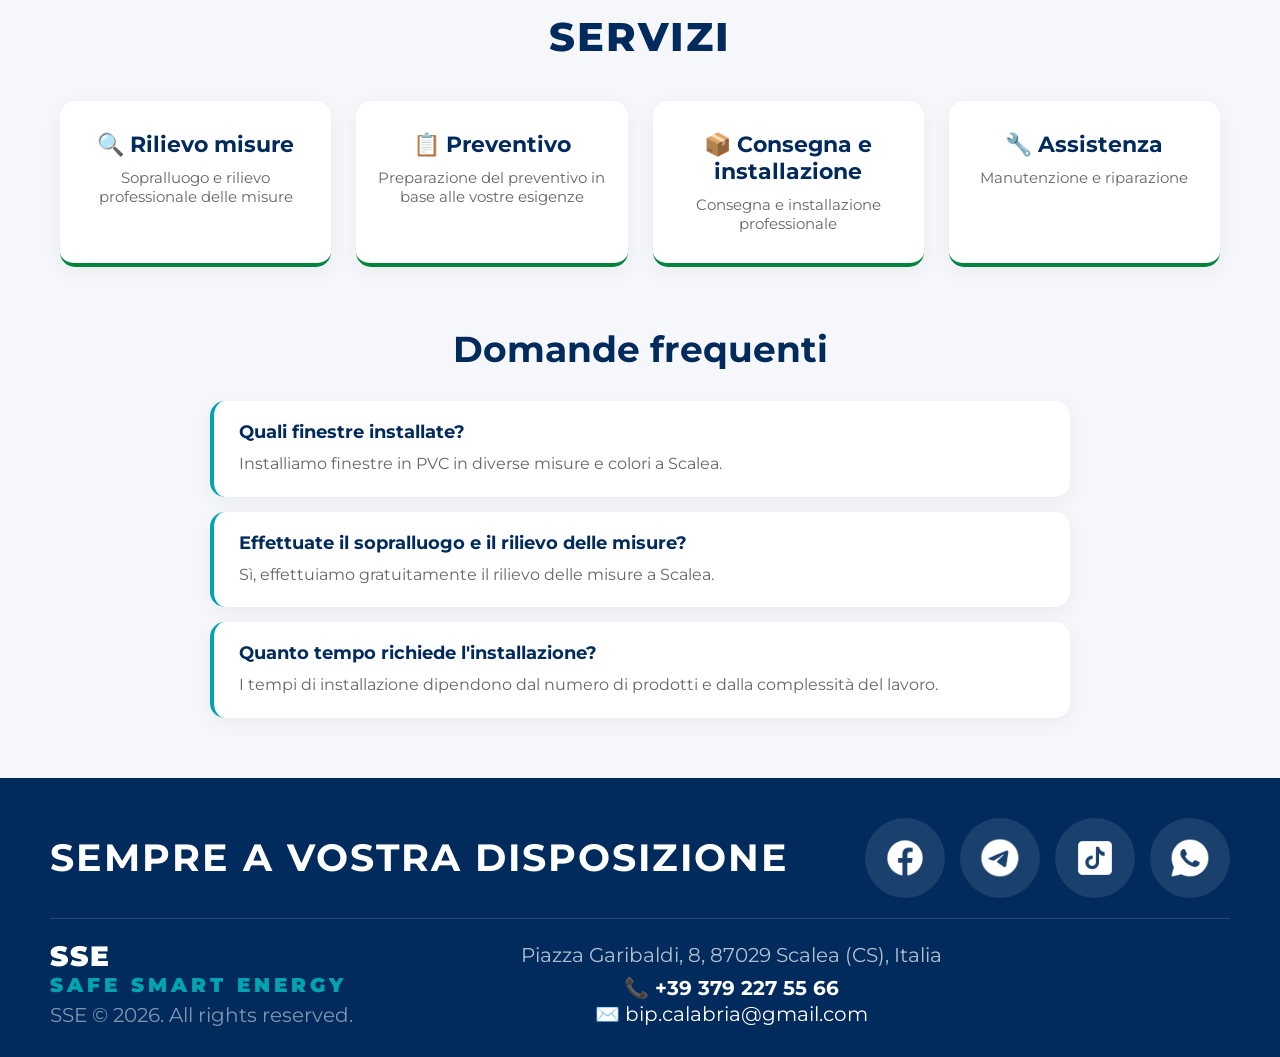
==== commit 41dc6aa2: "Add files via upload" ====
--- a/it/index.html
+++ b/it/index.html
@@ -2,22 +2,58 @@
 
 <html lang="it">
 <head>
-<meta charset="utf-8"/>
-<meta content="width=device-width, initial-scale=1.0" name="viewport"/>
-<title>Finestre, porte e infissi a Scalea | SSE Scalea</title>
-<meta content="Finestre in PVC, porte, infissi, serramenti e zanzariere a Scalea (CS). Sopralluogo, rilievo misure, consegna e installazione professionale." id="meta-description" name="description"/>
-<meta content="index, follow" name="robots"/>
-<link href="https://ssescalea.it/it/" rel="canonical"/>
-<link href="../favicon.png" rel="icon" type="image/png"/>
-<!-- Open Graph -->
-<meta content="website" property="og:type"/>
-<meta content="https://ssescalea.it/it/" property="og:url"/>
-<meta content="Finestre, porte e infissi a Scalea | SSE Scalea" property="og:title"/>
-<meta content="Finestre in PVC, porte, infissi, serramenti e zanzariere a Scalea (CS). Sopralluogo, rilievo misure, consegna e installazione professionale." property="og:description"/>
-<meta content="https://ssescalea.it/111.png" property="og:image"/>
-<meta content="SSE Scalea" property="og:site_name"/>
-<!-- Local Business Schema -->
-<script type="application/ld+json">
+    <meta charset="utf-8"/>
+    <meta content="width=device-width, initial-scale=1.0" name="viewport"/>
+
+    <title>Finestre, porte e infissi a Scalea | SSE Scalea</title>
+
+    <meta
+        content="Finestre in PVC, porte, infissi, serramenti e zanzariere a Scalea (CS). Sopralluogo, rilievo misure, consegna e installazione professionale."
+        id="meta-description"
+        name="description"
+    />
+
+    <meta content="index, follow" name="robots"/>
+
+    <link href="https://ssescalea.it/it/" rel="canonical"/>
+
+    <link
+        href="https://ssescalea.it/"
+        hreflang="ru"
+        rel="alternate"
+    />
+    <link
+        href="https://ssescalea.it/it/"
+        hreflang="it"
+        rel="alternate"
+    />
+    <link
+        href="https://ssescalea.it/"
+        hreflang="x-default"
+        rel="alternate"
+    />
+
+    <link href="../favicon.png" rel="icon" type="image/png"/>
+
+    <!-- Open Graph -->
+    <meta content="website" property="og:type"/>
+    <meta content="https://ssescalea.it/it/" property="og:url"/>
+    <meta
+        content="Finestre, porte e infissi a Scalea | SSE Scalea"
+        property="og:title"
+    />
+    <meta
+        content="Finestre in PVC, porte, infissi, serramenti e zanzariere a Scalea (CS). Sopralluogo, rilievo misure, consegna e installazione professionale."
+        property="og:description"
+    />
+    <meta
+        content="https://ssescalea.it/111.png"
+        property="og:image"
+    />
+    <meta content="SSE Scalea" property="og:site_name"/>
+
+    <!-- Local Business Schema -->
+    <script type="application/ld+json">
     {
         "@context": "https://schema.org",
         "@type": "LocalBusiness",
@@ -65,222 +101,600 @@
         ]
     }
     </script>
-<link href="../style.css" rel="stylesheet"/>
-<link href="https://fonts.googleapis.com/css2?family=Montserrat:wght@300;400;500;600;700;800;900&amp;display=swap" rel="stylesheet"/>
-<link href="https://ssescalea.it/" hreflang="ru" rel="alternate"/><link href="https://ssescalea.it/it/" hreflang="it" rel="alternate"/><link href="https://ssescalea.it/" hreflang="x-default" rel="alternate"/></head>
+
+    <link href="../style.css" rel="stylesheet"/>
+
+    <link
+        href="https://fonts.googleapis.com/css2?family=Montserrat:wght@300;400;500;600;700;800;900&display=swap"
+        rel="stylesheet"
+    />
+</head>
+
 <body data-default-lang="it" data-page="home">
+
 <header>
-<div class="header-top">
-<div class="logo-box">
-<div class="logo-title">SSE</div>
-<div class="logo-sub">SAFE SMART ENERGY</div>
-</div>
-<div class="header-right">
-<div class="language-switcher">
-<button class="lang-btn" data-lang="ru">RU</button>
-<button class="active lang-btn" data-lang="it">IT</button>
-</div>
-<div class="menu_small_icon">
-<div class="stick"></div>
-<div class="stick"></div>
-<div class="stick"></div>
-</div>
-</div>
-</div>
-<nav class="main-nav">
-<a data-i18n="nav_home" href="./">Home</a>
-<a data-i18n="nav_catalog" href="catalog.html">Catalogo</a>
-<a data-i18n="nav_catalog_order" href="order-catalog.html">Prodotti su ordinazione</a>
-<a data-i18n="nav_services" href="./#services">Servizi</a>
-<a data-i18n="nav_about" href="about.html">Chi siamo</a>
-<a data-i18n="nav_contacts" href="contacts.html">Contatti</a>
-</nav>
-<div class="menu-small">
-<a data-i18n="nav_home" href="./">Home</a>
-<a data-i18n="nav_catalog" href="catalog.html">Catalogo</a>
-<a data-i18n="nav_catalog_order" href="order-catalog.html">Prodotti su ordinazione</a>
-<a data-i18n="nav_services" href="./#services">Servizi</a>
-<a data-i18n="nav_about" href="about.html">Chi siamo</a>
-<a data-i18n="nav_contacts" href="contacts.html">Contatti</a>
-</div>
+
+    <div class="header-top">
+
+        <div class="logo-box">
+            <div class="logo-title">SSE</div>
+            <div class="logo-sub">SAFE SMART ENERGY</div>
+        </div>
+
+        <div class="header-right">
+
+            <div class="language-switcher">
+                <button
+                    class="lang-btn"
+                    type="button"
+                    onclick="window.location.href='/'"
+                >
+                    RU
+                </button>
+
+                <button
+                    class="lang-btn active"
+                    data-lang="it"
+                    type="button"
+                >
+                    IT
+                </button>
+            </div>
+
+            <div class="menu_small_icon">
+                <div class="stick"></div>
+                <div class="stick"></div>
+                <div class="stick"></div>
+            </div>
+
+        </div>
+
+    </div>
+
+
+    <nav class="main-nav">
+        <a data-i18n="nav_home" href="./">Home</a>
+        <a data-i18n="nav_catalog" href="catalog.html">Catalogo</a>
+        <a data-i18n="nav_catalog_order" href="order-catalog.html">Prodotti su ordinazione</a>
+        <a data-i18n="nav_services" href="./#services">Servizi</a>
+        <a data-i18n="nav_about" href="about.html">Chi siamo</a>
+        <a data-i18n="nav_contacts" href="contacts.html">Contatti</a>
+    </nav>
+
+
+    <div class="menu-small">
+        <a data-i18n="nav_home" href="./">Home</a>
+        <a data-i18n="nav_catalog" href="catalog.html">Catalogo</a>
+        <a data-i18n="nav_catalog_order" href="order-catalog.html">Prodotti su ordinazione</a>
+        <a data-i18n="nav_services" href="./#services">Servizi</a>
+        <a data-i18n="nav_about" href="about.html">Chi siamo</a>
+        <a data-i18n="nav_contacts" href="contacts.html">Contatti</a>
+    </div>
+
 </header>
+
+
 <main>
-<section class="hero">
-<div class="hero-content">
-<h1 data-i18n="hero_title">Finestre e porte a Scalea</h1>
-<div class="hero-features" data-i18n="hero_features">Affidabilità · Qualità · Estetica · Sicurezza · Ottimo rapporto qualità-prezzo · Efficienza energetica · Design moderno</div>
-<div class="hero-buttons">
-<a class="main-btn" data-i18n="hero_btn1" href="catalog.html">Vai al catalogo</a>
-<a class="secondary-btn" data-i18n="hero_btn2" href="contacts.html">Contattaci</a>
-</div>
-</div>
-<div class="hero-image">
-<img alt="Finestre e porte a Scalea — SSE Scalea" data-i18n-alt="hero_image_alt" data-i18n-img="hero_image" src="../113.jpg"/>
-</div>
-</section>
-<!-- SEO TEXT -->
-<section class="seo-text-section">
-<h2 data-i18n="seo_title">Finestre, porte e infissi a Scalea — qualità e affidabilità SSE</h2>
-<p data-i18n="seo_text1">SSE offre a Scalea finestre in PVC, porte d'ingresso, porte interne, zanzariere e soluzioni su misura. Seguiamo il cliente dal sopralluogo e dal rilievo delle misure fino alla consegna e all'installazione professionale, con particolare attenzione alla qualità, alla sicurezza e all'efficienza energetica.</p>
-<p data-i18n="seo_text2">Finestre in PVC, porte blindate, infissi e prodotti su misura a Scalea. Sopralluogo e rilievo delle misure gratuiti. SSE è il vostro partner locale per finestre e porte.</p>
-</section>
-<!-- PRODUCTS -->
-<section class="products-section">
-<h2 data-i18n="products_title">I nostri prodotti</h2>
-<div class="products-grid">
-<a class="product-card-link" href="catalog.html?subcategory=doors-pvc">
-<div class="product-card">
-<div class="product-icon">🚪</div>
-<h3 data-i18n="product1">Porte in PVC</h3>
-<p data-i18n="product1_desc"></p>
-<span class="product-arrow">→</span>
-</div>
-</a>
-<a class="product-card-link" href="catalog.html?subcategory=doors-mdf">
-<div class="product-card">
-<div class="product-icon">🚪</div>
-<h3 data-i18n="product2">Porte in MDF</h3>
-<p data-i18n="product2_desc"></p>
-<span class="product-arrow">→</span>
-</div>
-</a>
-<a class="product-card-link" href="catalog.html?subcategory=doors-ecoraido">
-<div class="product-card">
-<div class="product-icon">🚪</div>
-<h3 data-i18n="product3">Porte EcoRaido</h3>
-<p data-i18n="product3_desc"></p>
-<span class="product-arrow">→</span>
-</div>
-</a>
-<a class="product-card-link" href="catalog.html?subcategory=doors-interior">
-<div class="product-card">
-<div class="product-icon">🚪</div>
-<h3 data-i18n="product4">Porte interne</h3>
-<p data-i18n="product4_desc"></p>
-<span class="product-arrow">→</span>
-</div>
-</a>
-<a class="product-card-link" href="catalog.html?subcategory=windows-pvc">
-<div class="product-card">
-<div class="product-icon">🪟</div>
-<h3 data-i18n="product5">Finestre in PVC</h3>
-<p data-i18n="product5_desc"></p>
-<span class="product-arrow">→</span>
-</div>
-</a>
-<a class="product-card-link" href="catalog.html?subcategory=windows-roller">
-<div class="product-card">
-<div class="product-icon">🪟</div>
-<h3 data-i18n="product6">Finestre in PVC con tapparelle</h3>
-<p data-i18n="product6_desc"></p>
-<span class="product-arrow">→</span>
-</div>
-</a>
-<a class="product-card-link" href="catalog.html?category=persiane">
-<div class="product-card">
-<div class="product-icon">📏</div>
-<h3 data-i18n="product7">Persiane</h3>
-<p data-i18n="product7_desc"></p>
-<span class="product-arrow">→</span>
-</div>
-</a>
-<a class="product-card-link" href="catalog.html?category=nets">
-<div class="product-card">
-<div class="product-icon">🦟</div>
-<h3 data-i18n="product8">Zanzariere</h3>
-<p data-i18n="product8_desc"></p>
-<span class="product-arrow">→</span>
-</div>
-</a>
-</div>
-</section>
-<!-- SERVICES -->
-<section class="services-section" id="services">
-<h2 data-i18n="services_title">Servizi</h2>
-<div class="services-grid">
-<div class="service-card">
-<h3>🔍 <span data-i18n="service1">Rilievo misure</span></h3>
-<p data-i18n="service1_desc">Sopralluogo e rilievo professionale delle misure</p>
-</div>
-<div class="service-card">
-<h3>📋 <span data-i18n="service2">Preventivo</span></h3>
-<p data-i18n="service2_desc">Preparazione del preventivo in base alle vostre esigenze</p>
-</div>
-<div class="service-card">
-<h3>📦 <span data-i18n="service3">Consegna e installazione</span></h3>
-<p data-i18n="service3_desc">Consegna e installazione professionale</p>
-</div>
-<div class="service-card">
-<h3>🔧 <span data-i18n="service4">Assistenza</span></h3>
-<p data-i18n="service4_desc">Manutenzione e riparazione</p>
-</div>
-</div>
-</section>
-<!-- FAQ -->
-<section class="faq-section" id="faq">
-<h2 data-i18n="faq_title">Domande frequenti</h2>
-<div class="faq-item">
-<h3 data-i18n="faq_q1">Quali finestre installate?</h3>
-<p data-i18n="faq_a1">Installiamo finestre in PVC in diverse misure e colori a Scalea.</p>
-</div>
-<div class="faq-item">
-<h3 data-i18n="faq_q2">Effettuate il sopralluogo e il rilievo delle misure?</h3>
-<p data-i18n="faq_a2">Sì, effettuiamo gratuitamente il rilievo delle misure a Scalea.</p>
-</div>
-<div class="faq-item">
-<h3 data-i18n="faq_q4">Quanto tempo richiede l'installazione?</h3>
-<p data-i18n="faq_a4">I tempi di installazione dipendono dal numero di prodotti e dalla complessità del lavoro.</p>
-</div>
-</section>
+
+    <!-- HERO -->
+    <section class="hero">
+
+        <div class="hero-content">
+
+            <h1 data-i18n="hero_title">
+                Finestre e porte a Scalea
+            </h1>
+
+            <div
+                class="hero-features"
+                data-i18n="hero_features"
+            >
+                Affidabilità · Qualità · Estetica · Sicurezza · Ottimo rapporto qualità-prezzo · Efficienza energetica · Design moderno
+            </div>
+
+            <div class="hero-buttons">
+
+                <a
+                    class="main-btn"
+                    data-i18n="hero_btn1"
+                    href="catalog.html"
+                >
+                    Vai al catalogo
+                </a>
+
+                <a
+                    class="secondary-btn"
+                    data-i18n="hero_btn2"
+                    href="contacts.html"
+                >
+                    Contattaci
+                </a>
+
+            </div>
+
+        </div>
+
+
+        <div class="hero-image">
+
+            <img
+                alt="Finestre e porte a Scalea — SSE Scalea"
+                data-i18n-alt="hero_image_alt"
+                data-i18n-img="hero_image"
+                src="../113.jpg"
+            />
+
+        </div>
+
+    </section>
+
+
+    <!-- SEO TEXT -->
+    <section class="seo-text-section">
+
+        <h2 data-i18n="seo_title">
+            Finestre, porte e infissi a Scalea — qualità e affidabilità SSE
+        </h2>
+
+        <p data-i18n="seo_text1">
+            SSE offre a Scalea finestre in PVC, porte d'ingresso,
+            porte interne, zanzariere e soluzioni su misura.
+            Seguiamo il cliente dal sopralluogo e dal rilievo delle
+            misure fino alla consegna e all'installazione professionale,
+            con particolare attenzione alla qualità, alla sicurezza
+            e all'efficienza energetica.
+        </p>
+
+        <p data-i18n="seo_text2">
+            Finestre in PVC, porte blindate, infissi e prodotti su misura
+            a Scalea. Sopralluogo e rilievo delle misure gratuiti.
+            SSE è il vostro partner locale per finestre e porte.
+        </p>
+
+    </section>
+
+
+    <!-- PRODUCTS -->
+    <section class="products-section">
+
+        <h2 data-i18n="products_title">
+            I nostri prodotti
+        </h2>
+
+        <div class="products-grid">
+
+
+            <a
+                class="product-card-link"
+                href="catalog.html?subcategory=doors-pvc"
+            >
+                <div class="product-card">
+
+                    <div class="product-icon">🚪</div>
+
+                    <h3 data-i18n="product1">
+                        Porte in PVC
+                    </h3>
+
+                    <p data-i18n="product1_desc"></p>
+
+                    <span class="product-arrow">→</span>
+
+                </div>
+            </a>
+
+
+            <a
+                class="product-card-link"
+                href="catalog.html?subcategory=doors-mdf"
+            >
+                <div class="product-card">
+
+                    <div class="product-icon">🚪</div>
+
+                    <h3 data-i18n="product2">
+                        Porte in MDF
+                    </h3>
+
+                    <p data-i18n="product2_desc"></p>
+
+                    <span class="product-arrow">→</span>
+
+                </div>
+            </a>
+
+
+            <a
+                class="product-card-link"
+                href="catalog.html?subcategory=doors-ecoraido"
+            >
+                <div class="product-card">
+
+                    <div class="product-icon">🚪</div>
+
+                    <h3 data-i18n="product3">
+                        Porte EcoRaido
+                    </h3>
+
+                    <p data-i18n="product3_desc"></p>
+
+                    <span class="product-arrow">→</span>
+
+                </div>
+            </a>
+
+
+            <a
+                class="product-card-link"
+                href="catalog.html?subcategory=doors-interior"
+            >
+                <div class="product-card">
+
+                    <div class="product-icon">🚪</div>
+
+                    <h3 data-i18n="product4">
+                        Porte interne
+                    </h3>
+
+                    <p data-i18n="product4_desc"></p>
+
+                    <span class="product-arrow">→</span>
+
+                </div>
+            </a>
+
+
+            <a
+                class="product-card-link"
+                href="catalog.html?subcategory=windows-pvc"
+            >
+                <div class="product-card">
+
+                    <div class="product-icon">🪟</div>
+
+                    <h3 data-i18n="product5">
+                        Finestre in PVC
+                    </h3>
+
+                    <p data-i18n="product5_desc"></p>
+
+                    <span class="product-arrow">→</span>
+
+                </div>
+            </a>
+
+
+            <a
+                class="product-card-link"
+                href="catalog.html?subcategory=windows-roller"
+            >
+                <div class="product-card">
+
+                    <div class="product-icon">🪟</div>
+
+                    <h3 data-i18n="product6">
+                        Finestre in PVC con tapparelle
+                    </h3>
+
+                    <p data-i18n="product6_desc"></p>
+
+                    <span class="product-arrow">→</span>
+
+                </div>
+            </a>
+
+
+            <a
+                class="product-card-link"
+                href="catalog.html?category=persiane"
+            >
+                <div class="product-card">
+
+                    <div class="product-icon">📏</div>
+
+                    <h3 data-i18n="product7">
+                        Persiane
+                    </h3>
+
+                    <p data-i18n="product7_desc"></p>
+
+                    <span class="product-arrow">→</span>
+
+                </div>
+            </a>
+
+
+            <a
+                class="product-card-link"
+                href="catalog.html?category=nets"
+            >
+                <div class="product-card">
+
+                    <div class="product-icon">🦟</div>
+
+                    <h3 data-i18n="product8">
+                        Zanzariere
+                    </h3>
+
+                    <p data-i18n="product8_desc"></p>
+
+                    <span class="product-arrow">→</span>
+
+                </div>
+            </a>
+
+        </div>
+
+    </section>
+
+
+    <!-- SERVICES -->
+    <section
+        class="services-section"
+        id="services"
+    >
+
+        <h2 data-i18n="services_title">
+            Servizi
+        </h2>
+
+        <div class="services-grid">
+
+
+            <div class="service-card">
+
+                <h3>
+                    🔍
+                    <span data-i18n="service1">
+                        Rilievo misure
+                    </span>
+                </h3>
+
+                <p data-i18n="service1_desc">
+                    Sopralluogo e rilievo professionale delle misure
+                </p>
+
+            </div>
+
+
+            <div class="service-card">
+
+                <h3>
+                    📋
+                    <span data-i18n="service2">
+                        Preventivo
+                    </span>
+                </h3>
+
+                <p data-i18n="service2_desc">
+                    Preparazione del preventivo in base alle vostre esigenze
+                </p>
+
+            </div>
+
+
+            <div class="service-card">
+
+                <h3>
+                    📦
+                    <span data-i18n="service3">
+                        Consegna e installazione
+                    </span>
+                </h3>
+
+                <p data-i18n="service3_desc">
+                    Consegna e installazione professionale
+                </p>
+
+            </div>
+
+
+            <div class="service-card">
+
+                <h3>
+                    🔧
+                    <span data-i18n="service4">
+                        Assistenza
+                    </span>
+                </h3>
+
+                <p data-i18n="service4_desc">
+                    Manutenzione e riparazione
+                </p>
+
+            </div>
+
+        </div>
+
+    </section>
+
+
+    <!-- FAQ -->
+    <section
+        class="faq-section"
+        id="faq"
+    >
+
+        <h2 data-i18n="faq_title">
+            Domande frequenti
+        </h2>
+
+
+        <div class="faq-item">
+
+            <h3 data-i18n="faq_q1">
+                Quali finestre installate?
+            </h3>
+
+            <p data-i18n="faq_a1">
+                Installiamo finestre in PVC in diverse misure e colori a Scalea.
+            </p>
+
+        </div>
+
+
+        <div class="faq-item">
+
+            <h3 data-i18n="faq_q2">
+                Effettuate il sopralluogo e il rilievo delle misure?
+            </h3>
+
+            <p data-i18n="faq_a2">
+                Sì, effettuiamo gratuitamente il rilievo delle misure a Scalea.
+            </p>
+
+        </div>
+
+
+        <div class="faq-item">
+
+            <h3 data-i18n="faq_q4">
+                Quanto tempo richiede l'installazione?
+            </h3>
+
+            <p data-i18n="faq_a4">
+                I tempi di installazione dipendono dal numero di prodotti
+                e dalla complessità del lavoro.
+            </p>
+
+        </div>
+
+    </section>
+
 </main>
+
+
 <footer>
-<div class="footer-top">
-<div class="footer-header">
-<h2 data-i18n="footer_title">SEMPRE A VOSTRA DISPOSIZIONE</h2>
-<div class="footer-social">
-<a class="social-link" href="https://www.facebook.com/profile.php?id=61571447750120" target="_blank" title="Facebook">
-<img alt="Facebook SSE Scalea" src="../icons8-facebook-100.png"/>
-</a>
-<a class="social-link" href="https://t.me/SSE_Scalea" target="_blank" title="Telegram">
-<img alt="Telegram SSE Scalea" src="../icons8-telegram-logo-101.png"/>
-</a>
-<a class="social-link" href="https://www.tiktok.com/@blindati.infissi" target="_blank" title="TikTok">
-<img alt="TikTok SSE Scalea" src="../icons8-tiktok-100.png"/>
-</a>
-<a class="social-link" href="https://wa.me/393792275566" target="_blank" title="WhatsApp">
-<img alt="WhatsApp SSE Scalea" src="../icons8-whatsapp-logo-100.png"/>
-</a>
-</div>
-</div>
-<div class="footer-line"></div>
-<div class="footer-content">
-<div class="footer-left">
-<div class="footer-logo-title">
+
+    <div class="footer-top">
+
+        <div class="footer-header">
+
+            <h2 data-i18n="footer_title">
+                SEMPRE A VOSTRA DISPOSIZIONE
+            </h2>
+
+            <div class="footer-social">
+
+                <a
+                    class="social-link"
+                    href="https://www.facebook.com/profile.php?id=61571447750120"
+                    target="_blank"
+                    title="Facebook"
+                >
+                    <img
+                        alt="Facebook SSE Scalea"
+                        src="../icons8-facebook-100.png"
+                    />
+                </a>
+
+
+                <a
+                    class="social-link"
+                    href="https://t.me/SSE_Scalea"
+                    target="_blank"
+                    title="Telegram"
+                >
+                    <img
+                        alt="Telegram SSE Scalea"
+                        src="../icons8-telegram-logo-101.png"
+                    />
+                </a>
+
+
+                <a
+                    class="social-link"
+                    href="https://www.tiktok.com/@blindati.infissi"
+                    target="_blank"
+                    title="TikTok"
+                >
+                    <img
+                        alt="TikTok SSE Scalea"
+                        src="../icons8-tiktok-100.png"
+                    />
+                </a>
+
+
+                <a
+                    class="social-link"
+                    href="https://wa.me/393792275566"
+                    target="_blank"
+                    title="WhatsApp"
+                >
+                    <img
+                        alt="WhatsApp SSE Scalea"
+                        src="../icons8-whatsapp-logo-100.png"
+                    />
+                </a>
+
+            </div>
+
+        </div>
+
+
+        <div class="footer-line"></div>
+
+
+        <div class="footer-content">
+
+            <div class="footer-left">
+
+                <div class="footer-logo-title">
                     SSE
                 </div>
-<div class="footer-logo-sub">
+
+                <div class="footer-logo-sub">
                     SAFE SMART ENERGY
                 </div>
-<div class="footer-copy">
+
+                <div class="footer-copy">
                     SSE © 2026. All rights reserved.
                 </div>
-</div>
-<div class="footer-center">
-<div class="footer-address" data-i18n="footer_address">Piazza Garibaldi, 8, 87029 Scalea (CS), Italia</div>
-<div class="footer-contacts">
-<a class="footer-phone" href="tel:+393792275566">
+
+            </div>
+
+
+            <div class="footer-center">
+
+                <div
+                    class="footer-address"
+                    data-i18n="footer_address"
+                >
+                    Piazza Garibaldi, 8, 87029 Scalea (CS), Italia
+                </div>
+
+                <div class="footer-contacts">
+
+                    <a
+                        class="footer-phone"
+                        href="tel:+393792275566"
+                    >
                         📞 +39 379 227 55 66
                     </a>
-<a class="footer-email" href="mailto:bip.calabria@gmail.com">
+
+                    <a
+                        class="footer-email"
+                        href="mailto:bip.calabria@gmail.com"
+                    >
                         ✉️ bip.calabria@gmail.com
                     </a>
-</div>
-</div>
-<div class="footer-right"></div>
-</div>
-</div>
+
+                </div>
+
+            </div>
+
+
+            <div class="footer-right"></div>
+
+        </div>
+
+    </div>
+
 </footer>
+
+
 <script src="../burger.js"></script>
 <script src="../script.js"></script>
+
 </body>
 </html>
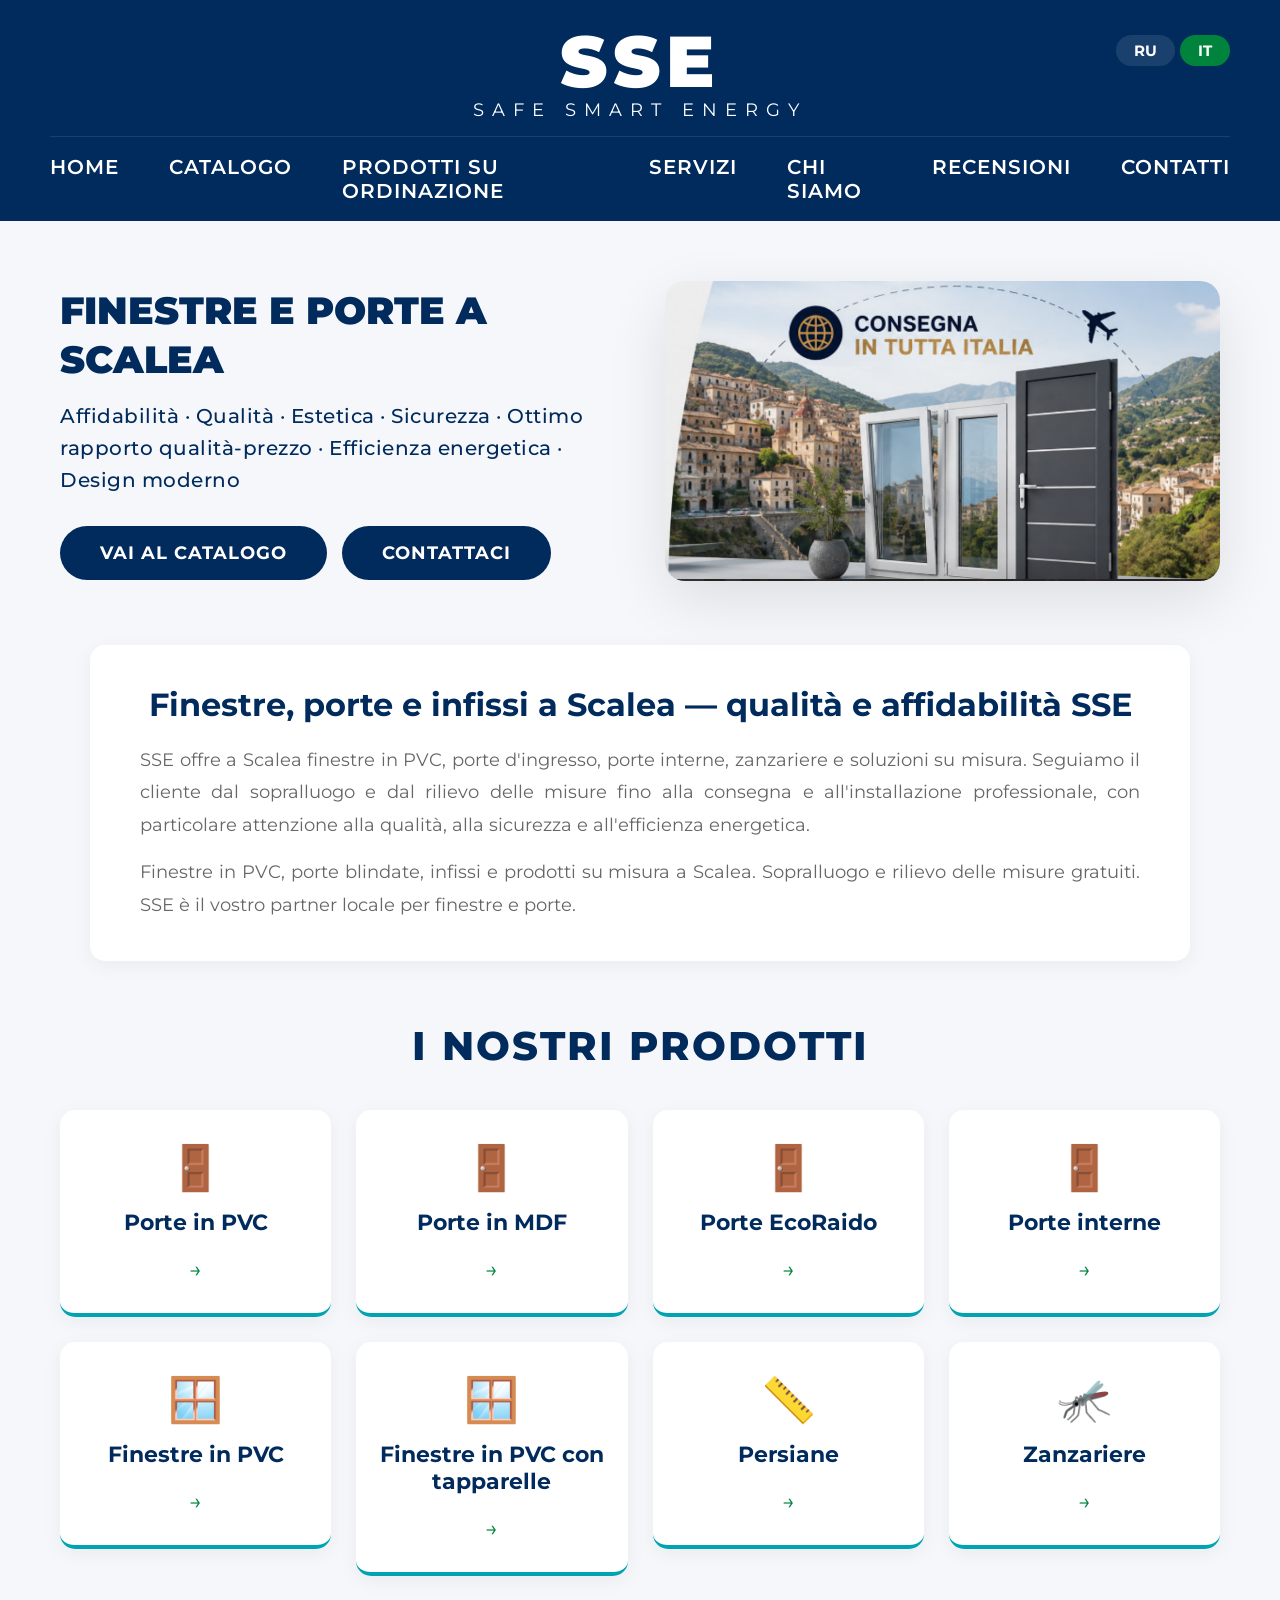
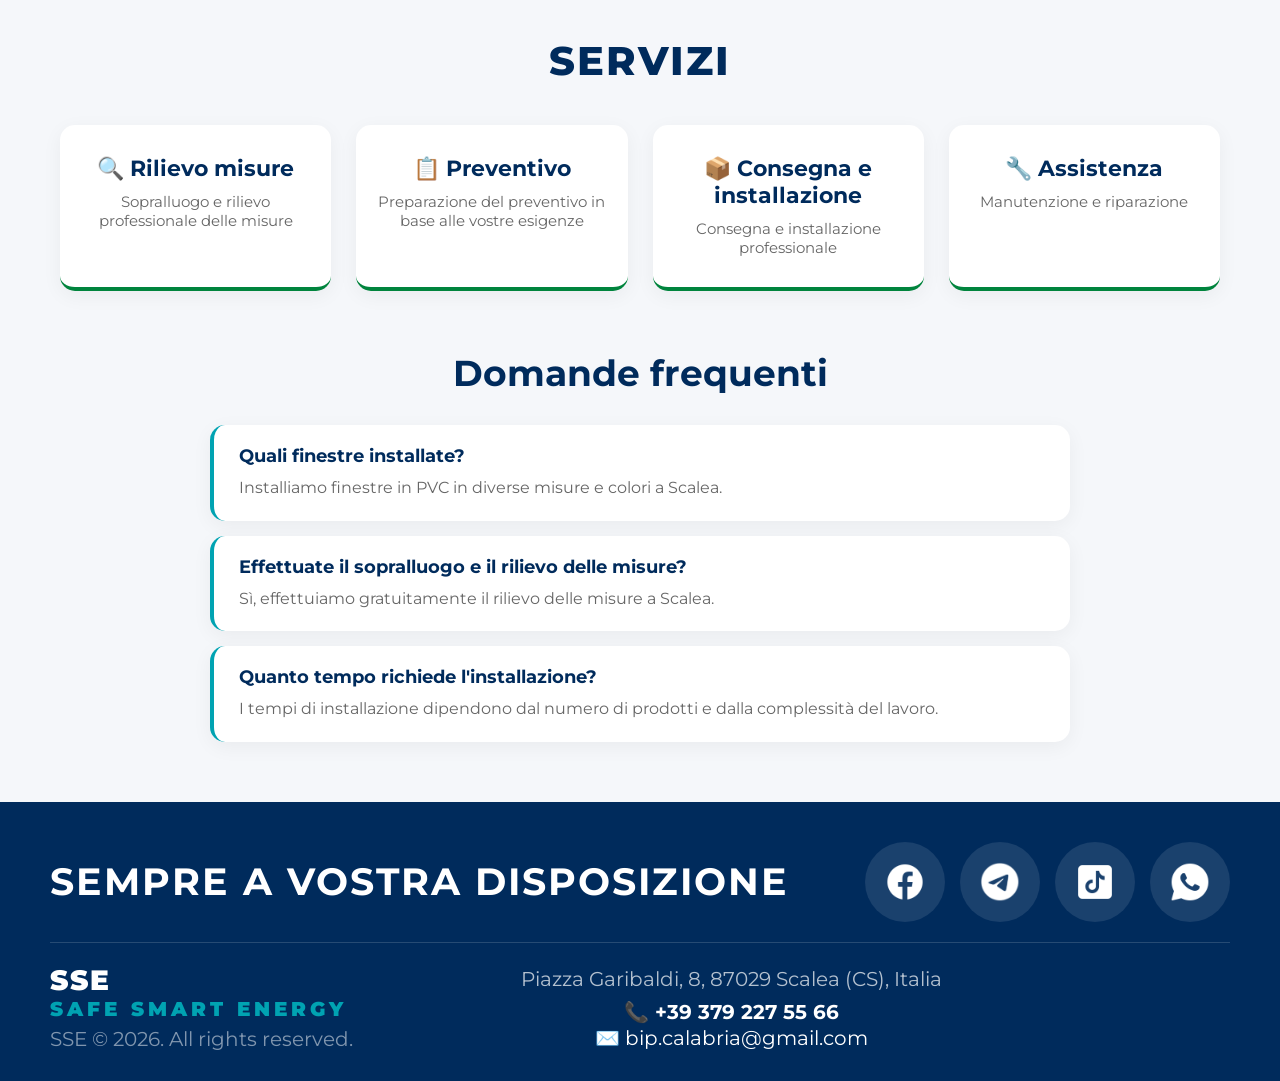
==== commit 3f9594e1: "Add files via upload" ====
--- a/it/index.html
+++ b/it/index.html
@@ -158,6 +158,7 @@
         <a data-i18n="nav_catalog_order" href="order-catalog.html">Prodotti su ordinazione</a>
         <a data-i18n="nav_services" href="./#services">Servizi</a>
         <a data-i18n="nav_about" href="about.html">Chi siamo</a>
+        <a data-i18n="nav_reviews" href="reviews.html">Recensioni</a>
         <a data-i18n="nav_contacts" href="contacts.html">Contatti</a>
     </nav>
 
@@ -168,6 +169,7 @@
         <a data-i18n="nav_catalog_order" href="order-catalog.html">Prodotti su ordinazione</a>
         <a data-i18n="nav_services" href="./#services">Servizi</a>
         <a data-i18n="nav_about" href="about.html">Chi siamo</a>
+        <a data-i18n="nav_reviews" href="reviews.html">Recensioni</a>
         <a data-i18n="nav_contacts" href="contacts.html">Contatti</a>
     </div>
 
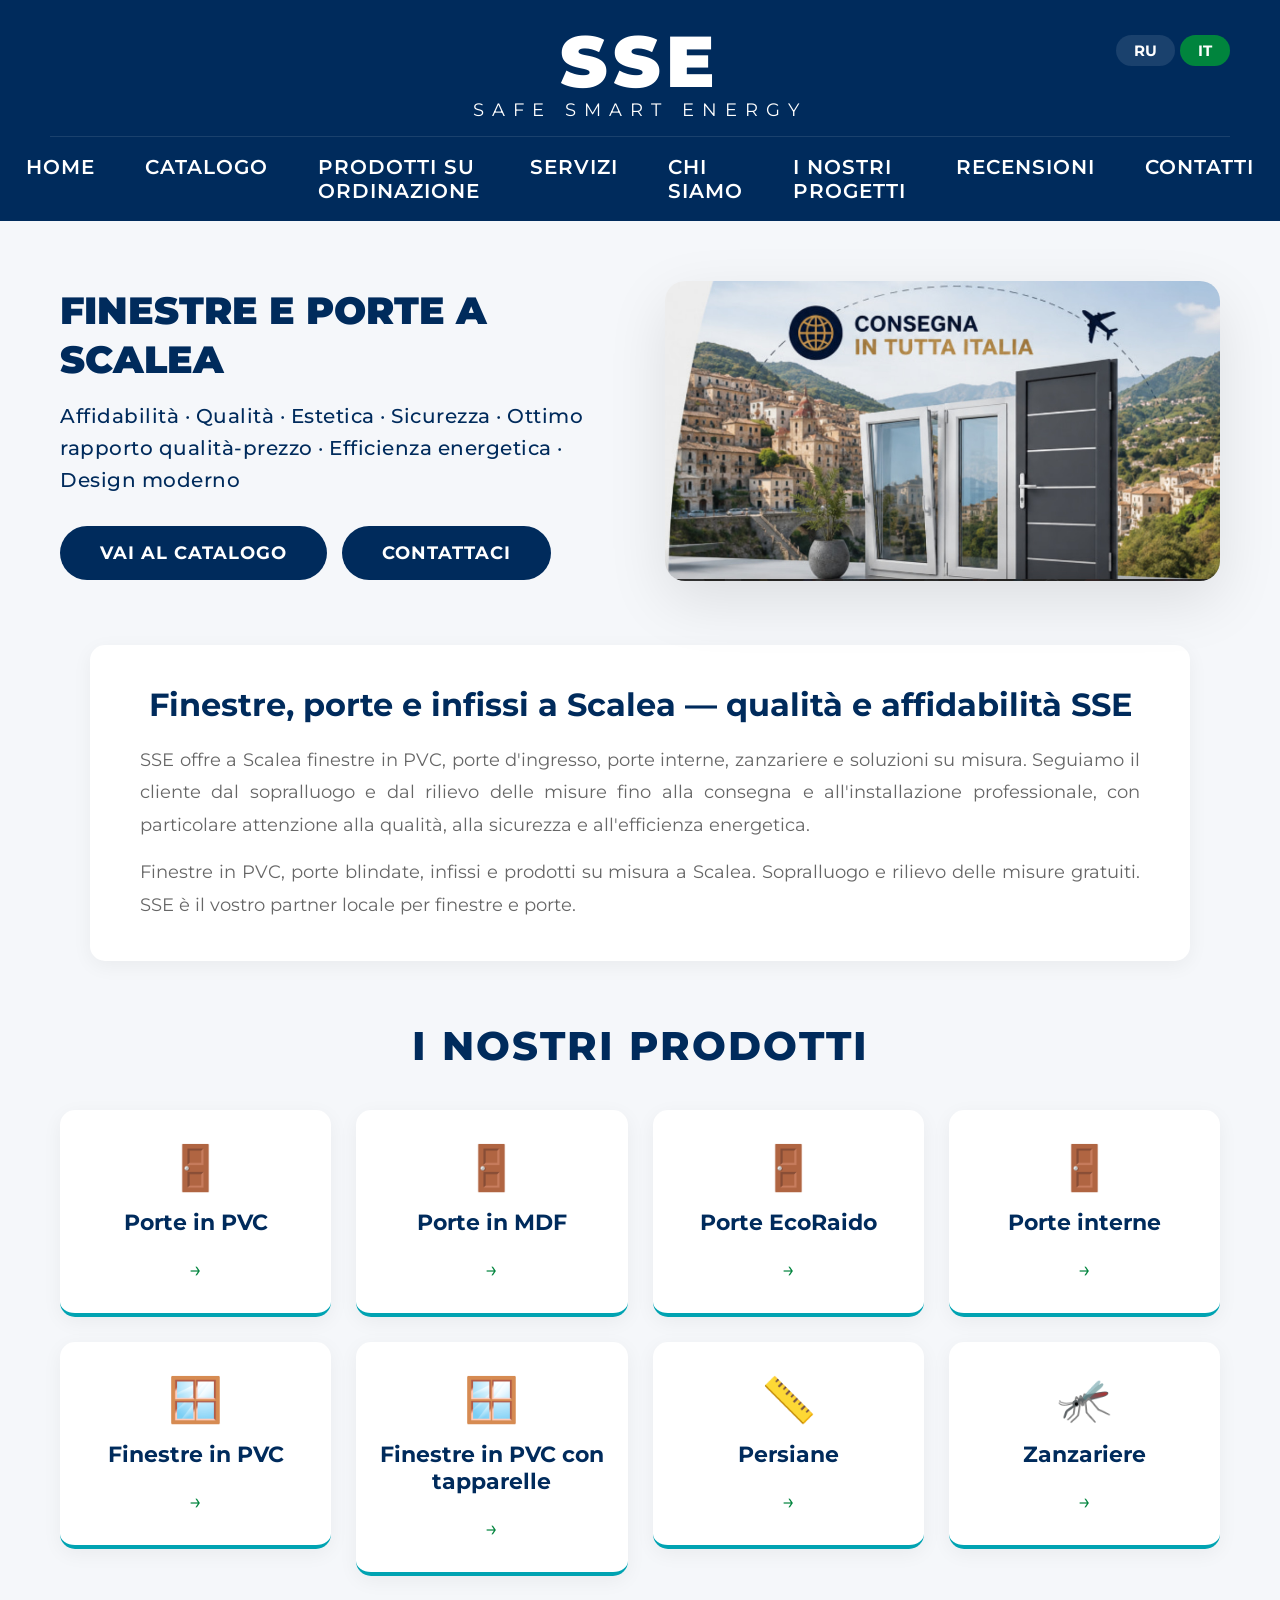
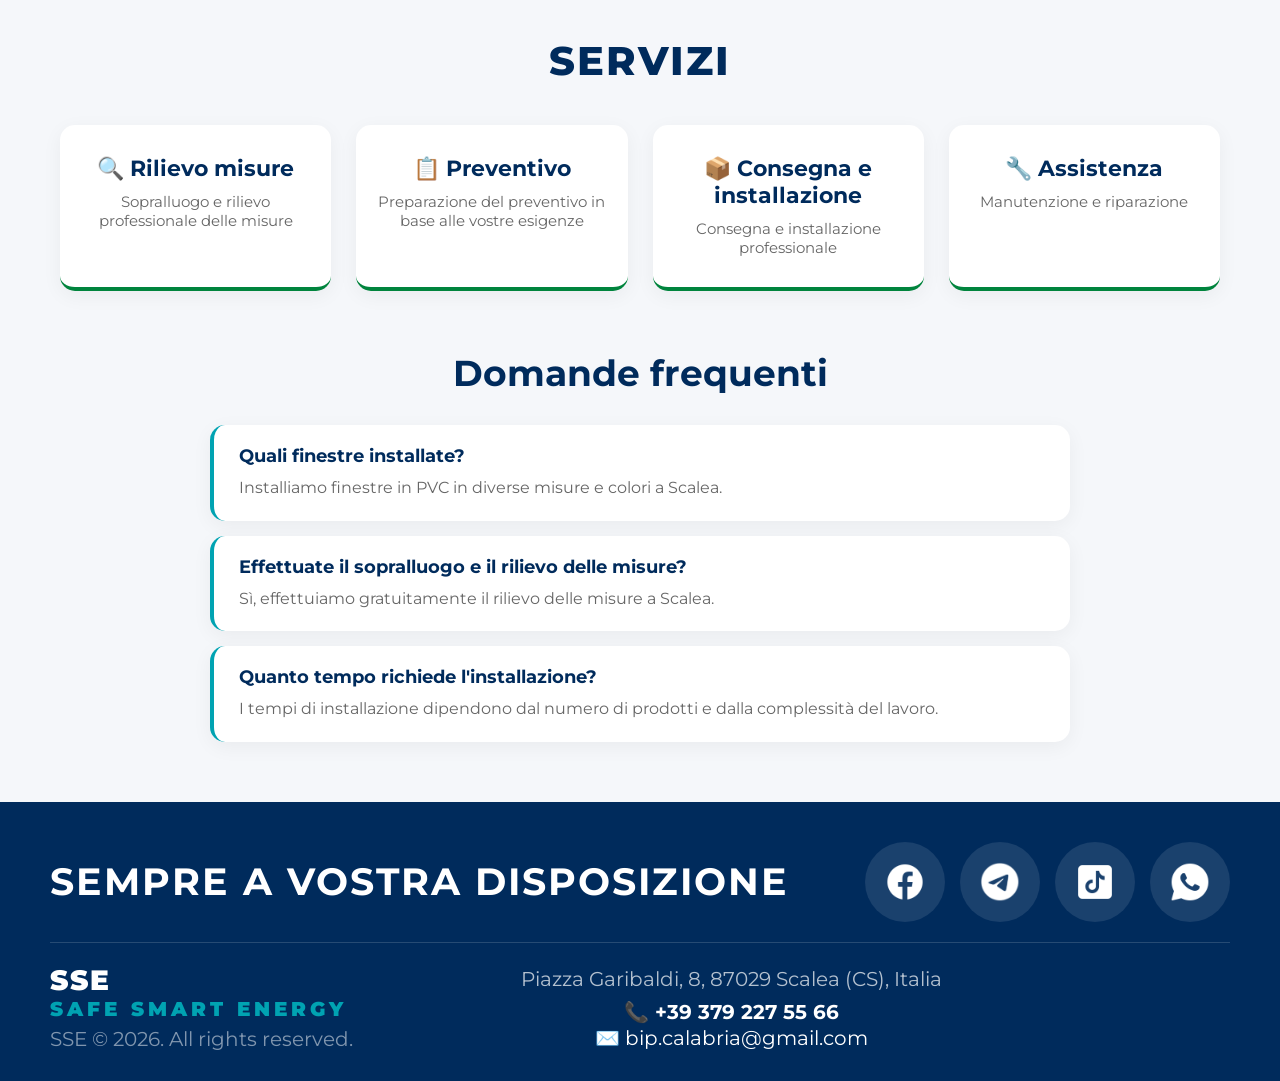
==== commit 979fe9ba: "Add files via upload" ====
--- a/it/index.html
+++ b/it/index.html
@@ -153,25 +153,27 @@
 
 
     <nav class="main-nav">
-        <a data-i18n="nav_home" href="./">Home</a>
-        <a data-i18n="nav_catalog" href="catalog.html">Catalogo</a>
-        <a data-i18n="nav_catalog_order" href="order-catalog.html">Prodotti su ordinazione</a>
-        <a data-i18n="nav_services" href="./#services">Servizi</a>
-        <a data-i18n="nav_about" href="about.html">Chi siamo</a>
-        <a data-i18n="nav_reviews" href="reviews.html">Recensioni</a>
-        <a data-i18n="nav_contacts" href="contacts.html">Contatti</a>
-    </nav>
-
-
-    <div class="menu-small">
-        <a data-i18n="nav_home" href="./">Home</a>
-        <a data-i18n="nav_catalog" href="catalog.html">Catalogo</a>
-        <a data-i18n="nav_catalog_order" href="order-catalog.html">Prodotti su ordinazione</a>
-        <a data-i18n="nav_services" href="./#services">Servizi</a>
-        <a data-i18n="nav_about" href="about.html">Chi siamo</a>
-        <a data-i18n="nav_reviews" href="reviews.html">Recensioni</a>
-        <a data-i18n="nav_contacts" href="contacts.html">Contatti</a>
-    </div>
+    <a data-i18n="nav_home" href="./">Home</a>
+    <a data-i18n="nav_catalog" href="catalog.html">Catalogo</a>
+    <a data-i18n="nav_catalog_order" href="order-catalog.html">Prodotti su ordinazione</a>
+    <a data-i18n="nav_services" href="./#services">Servizi</a>
+    <a data-i18n="nav_about" href="about.html">Chi siamo</a>
+    <a href="projects.html">I nostri progetti</a>
+    <a data-i18n="nav_reviews" href="reviews.html">Recensioni</a>
+    <a data-i18n="nav_contacts" href="contacts.html">Contatti</a>
+</nav>
+
+
+<div class="menu-small">
+    <a data-i18n="nav_home" href="./">Home</a>
+    <a data-i18n="nav_catalog" href="catalog.html">Catalogo</a>
+    <a data-i18n="nav_catalog_order" href="order-catalog.html">Prodotti su ordinazione</a>
+    <a data-i18n="nav_services" href="./#services">Servizi</a>
+    <a data-i18n="nav_about" href="about.html">Chi siamo</a>
+    <a href="projects.html">I nostri progetti</a>
+    <a data-i18n="nav_reviews" href="reviews.html">Recensioni</a>
+    <a data-i18n="nav_contacts" href="contacts.html">Contatti</a>
+</div>
 
 </header>
 
